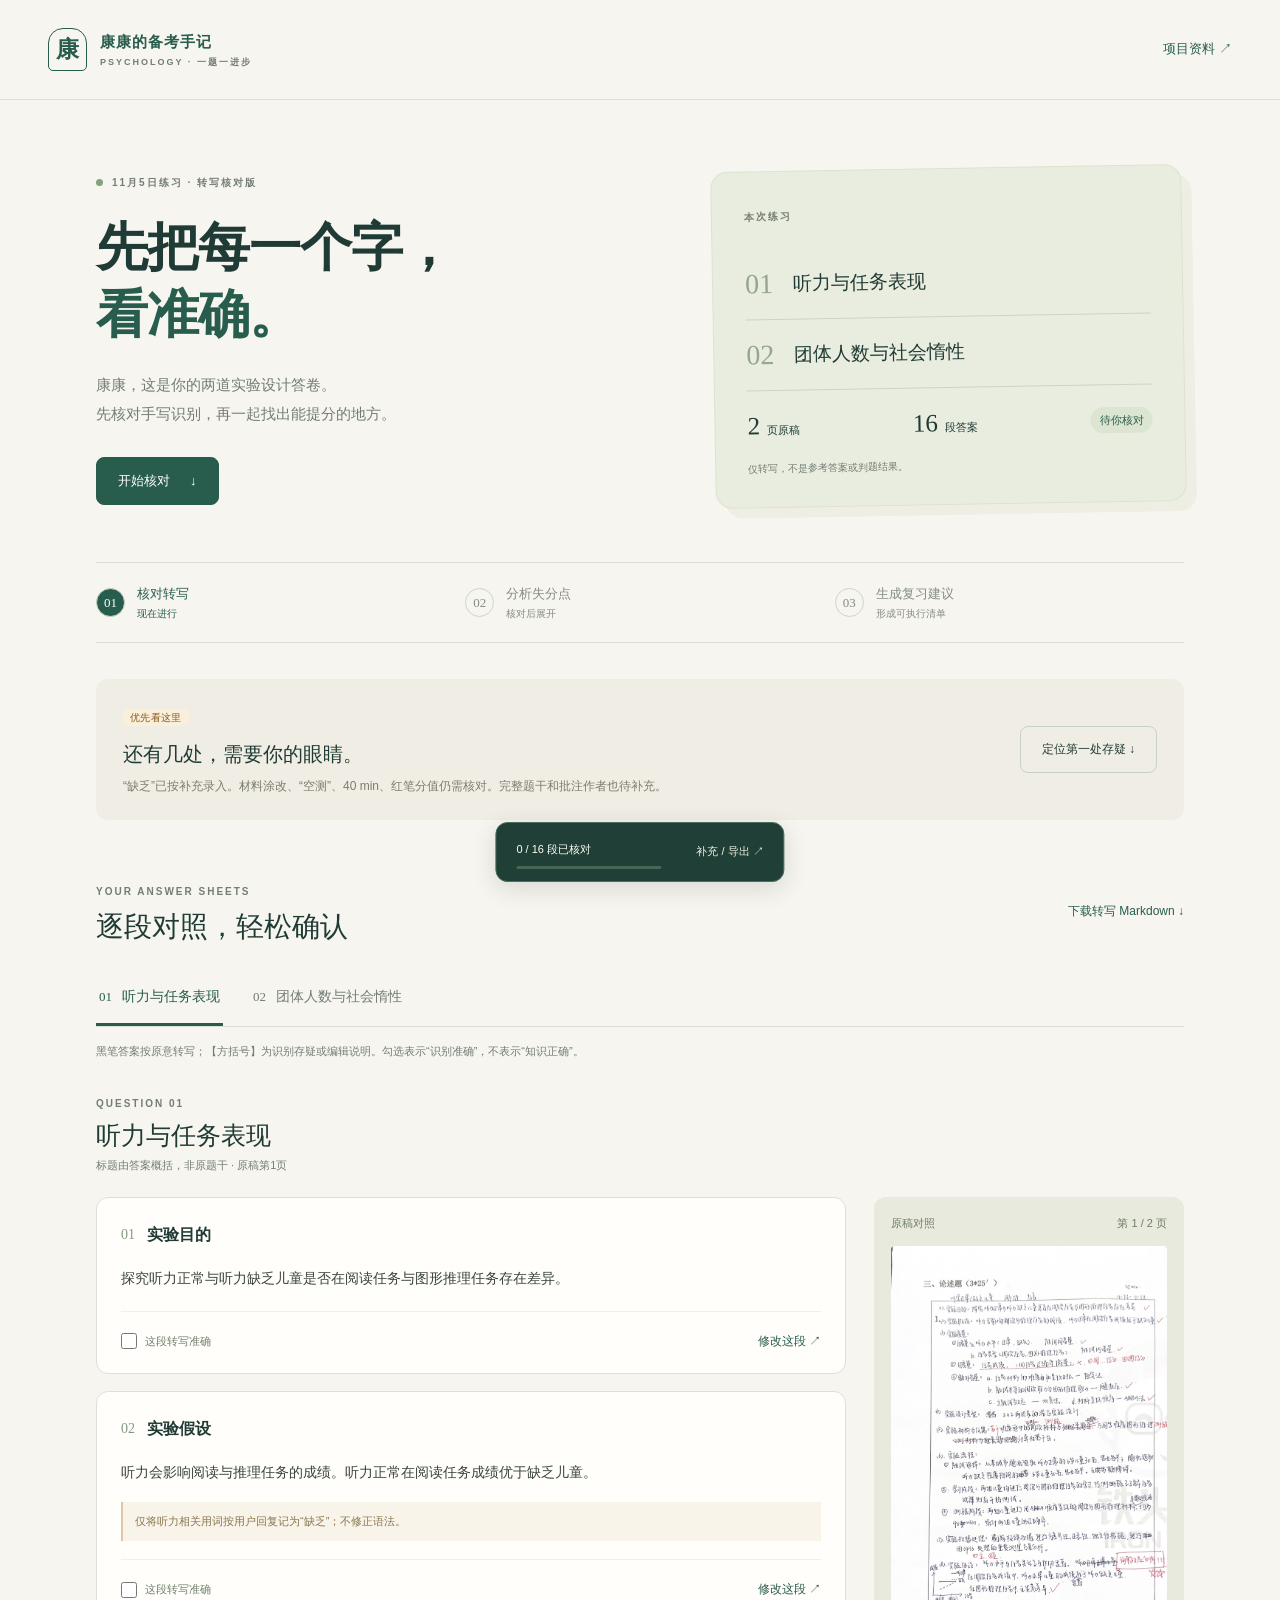
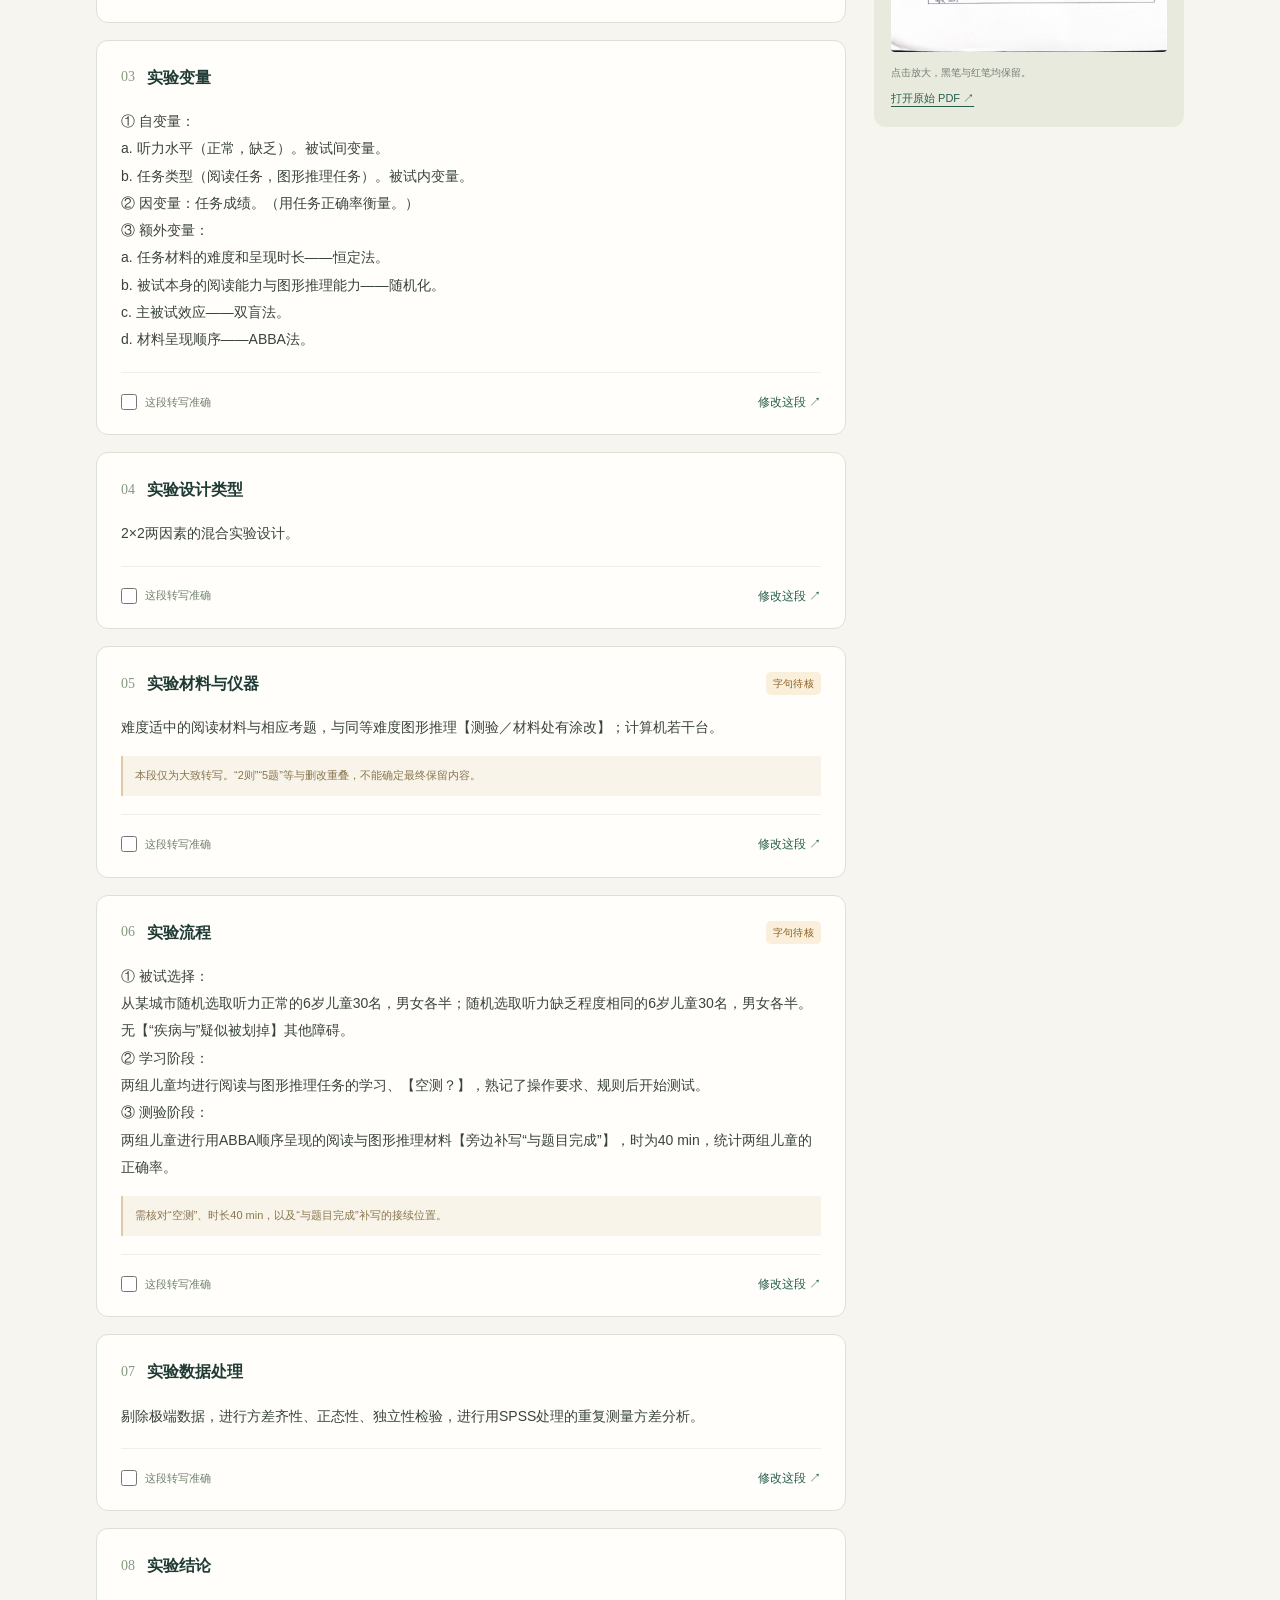
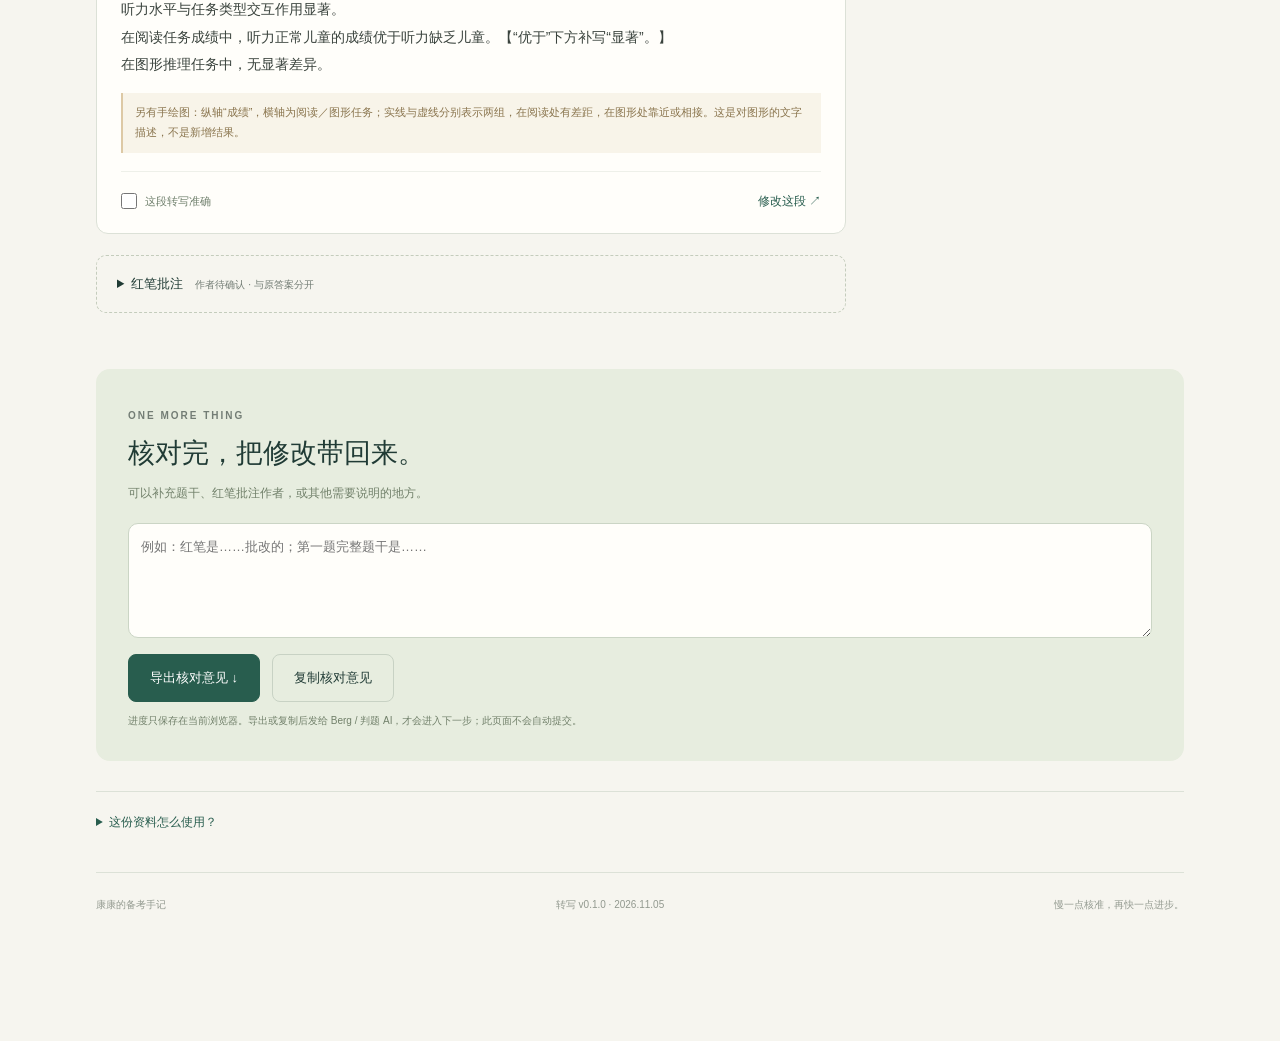
==== docs/index.html @ f0f211a8 "Add Kangkang exam transcript review site and agent handoff" ====
<!doctype html>
<html lang="zh-CN">
<head>
  <meta charset="utf-8"><meta name="viewport" content="width=device-width, initial-scale=1">
  <meta name="robots" content="noindex,nofollow">
  <meta name="description" content="康康的心理实验设计手写答卷：对照原稿、逐段核对、导出修改意见。">
  <meta name="theme-color" content="#193f39"><title>康康 · 手写答卷核对</title>
  <link rel="stylesheet" href="style.css">
</head>
<body>
<a class="skip-link" href="#workbench">跳到答卷</a>
<header class="topbar"><a class="brand" href="./"><span class="brand-icon">康</span><span>康康的备考手记<span class="brand-small">PSYCHOLOGY · 一题一进步</span></span></a><a class="repo-link" href="https://github.com/Bergpss/kangkang-psych-exam" target="_blank" rel="noopener">项目资料 ↗</a></header>
<main>
  <section class="hero">
    <div class="hero-copy"><div class="eyebrow"><span class="dot"></span> 11月5日练习 · 转写核对版</div><h1>先把每一个字，<br><em>看准确。</em></h1><p>康康，这是你的两道实验设计答卷。<br>先核对手写识别，再一起找出能提分的地方。</p><a class="primary-button" href="#workbench">开始核对 <span>↓</span></a></div>
    <div class="hero-card"><span class="eyebrow">本次练习</span><div class="sheet-lines"><div><strong>01</strong><span>听力与任务表现</span></div><div><strong>02</strong><span>团体人数与社会惰性</span></div></div><div class="hero-stats"><span><strong>2</strong> 页原稿</span><span><strong>16</strong> 段答案</span><span class="status-pill">待你核对</span></div><p>仅转写，不是参考答案或判题结果。</p></div>
  </section>
  <section class="stage-strip" aria-label="项目进度"><div class="active"><span>01</span><strong>核对转写</strong><small>现在进行</small></div><div><span>02</span><strong>分析失分点</strong><small>核对后展开</small></div><div><span>03</span><strong>生成复习建议</strong><small>形成可执行清单</small></div></section>
  <section class="attention"><div><span class="tag amber">优先看这里</span><h2>还有几处，需要你的眼睛。</h2><p>“缺乏”已按补充录入。材料涂改、“空测”、40 min、红笔分值仍需核对。完整题干和批注作者也待补充。</p></div><button class="outline-button" type="button" id="jump-uncertain">定位第一处存疑 ↓</button></section>
  <section id="workbench" class="workbench">
    <div class="workbench-top"><div><span class="eyebrow">YOUR ANSWER SHEETS</span><h2>逐段对照，轻松确认</h2></div><a href="transcript.md" download="2026-11-05-转写.md" class="text-button">下载转写 Markdown ↓</a></div>
    <div class="tabs" role="tablist" aria-label="选择题目"><button type="button" id="tab-q1" role="tab" aria-selected="true" aria-controls="panel-q1" data-tab="q1"><span>01</span> 听力与任务表现</button><button type="button" id="tab-q2" role="tab" aria-selected="false" aria-controls="panel-q2" data-tab="q2" tabindex="-1"><span>02</span> 团体人数与社会惰性</button></div>
    <p class="transcription-rule">黑笔答案按原意转写；【方括号】为识别存疑或编辑说明。勾选表示“识别准确”，不表示“知识正确”。</p>
    <section class="question-panel" id="panel-q1" aria-labelledby="tab-q1" role="tabpanel" >
      <div class="question-heading"><div><span class="eyebrow">QUESTION 01</span><h2>听力与任务表现</h2><p>标题由答案概括，非原题干 · 原稿第1页</p></div><button type="button" class="outline-button" data-original="1">查看手写原稿 ↗</button></div>
      <div class="answer-layout"><div class="answers"><article class="answer-card" id="q1-1" data-section="q1-1">
          <div class="card-heading"><div class="section-label"><span class="number">01</span><h3>实验目的</h3></div></div>
          <div class="transcription">探究听力正常与听力缺乏儿童是否在阅读任务与图形推理任务存在差异。</div>
          <div class="card-controls"><label class="check"><input type="checkbox" data-check="q1-1"><span>这段转写准确</span></label>
          <button type="button" class="text-button correction-toggle" data-target="edit-q1-1" aria-expanded="false">修改这段 <span aria-hidden="true">↗</span></button></div>
          <div id="edit-q1-1" class="edit-area" hidden><label for="text-q1-1">请写原稿实际文字，或指出识别有误的位置</label><textarea id="text-q1-1" data-edit="q1-1" rows="3" placeholder="例如：这里写的是……"></textarea></div>
        </article><article class="answer-card" id="q1-2" data-section="q1-2">
          <div class="card-heading"><div class="section-label"><span class="number">02</span><h3>实验假设</h3></div></div>
          <div class="transcription">听力会影响阅读与推理任务的成绩。听力正常在阅读任务成绩优于缺乏儿童。</div><aside class="note">仅将听力相关用词按用户回复记为“缺乏”；不修正语法。</aside>
          <div class="card-controls"><label class="check"><input type="checkbox" data-check="q1-2"><span>这段转写准确</span></label>
          <button type="button" class="text-button correction-toggle" data-target="edit-q1-2" aria-expanded="false">修改这段 <span aria-hidden="true">↗</span></button></div>
          <div id="edit-q1-2" class="edit-area" hidden><label for="text-q1-2">请写原稿实际文字，或指出识别有误的位置</label><textarea id="text-q1-2" data-edit="q1-2" rows="3" placeholder="例如：这里写的是……"></textarea></div>
        </article><article class="answer-card" id="q1-3" data-section="q1-3">
          <div class="card-heading"><div class="section-label"><span class="number">03</span><h3>实验变量</h3></div></div>
          <div class="transcription">① 自变量：
a. 听力水平（正常，缺乏）。被试间变量。
b. 任务类型（阅读任务，图形推理任务）。被试内变量。
② 因变量：任务成绩。（用任务正确率衡量。）
③ 额外变量：
a. 任务材料的难度和呈现时长——恒定法。
b. 被试本身的阅读能力与图形推理能力——随机化。
c. 主被试效应——双盲法。
d. 材料呈现顺序——ABBA法。</div>
          <div class="card-controls"><label class="check"><input type="checkbox" data-check="q1-3"><span>这段转写准确</span></label>
          <button type="button" class="text-button correction-toggle" data-target="edit-q1-3" aria-expanded="false">修改这段 <span aria-hidden="true">↗</span></button></div>
          <div id="edit-q1-3" class="edit-area" hidden><label for="text-q1-3">请写原稿实际文字，或指出识别有误的位置</label><textarea id="text-q1-3" data-edit="q1-3" rows="3" placeholder="例如：这里写的是……"></textarea></div>
        </article><article class="answer-card" id="q1-4" data-section="q1-4">
          <div class="card-heading"><div class="section-label"><span class="number">04</span><h3>实验设计类型</h3></div></div>
          <div class="transcription">2×2两因素的混合实验设计。</div>
          <div class="card-controls"><label class="check"><input type="checkbox" data-check="q1-4"><span>这段转写准确</span></label>
          <button type="button" class="text-button correction-toggle" data-target="edit-q1-4" aria-expanded="false">修改这段 <span aria-hidden="true">↗</span></button></div>
          <div id="edit-q1-4" class="edit-area" hidden><label for="text-q1-4">请写原稿实际文字，或指出识别有误的位置</label><textarea id="text-q1-4" data-edit="q1-4" rows="3" placeholder="例如：这里写的是……"></textarea></div>
        </article><article class="answer-card" id="q1-5" data-section="q1-5">
          <div class="card-heading"><div class="section-label"><span class="number">05</span><h3>实验材料与仪器</h3></div><span class="tag amber">字句待核</span></div>
          <div class="transcription">难度适中的阅读材料与相应考题，与同等难度图形推理【测验／材料处有涂改】；计算机若干台。</div><aside class="note">本段仅为大致转写。“2则”“5题”等与删改重叠，不能确定最终保留内容。</aside>
          <div class="card-controls"><label class="check"><input type="checkbox" data-check="q1-5"><span>这段转写准确</span></label>
          <button type="button" class="text-button correction-toggle" data-target="edit-q1-5" aria-expanded="false">修改这段 <span aria-hidden="true">↗</span></button></div>
          <div id="edit-q1-5" class="edit-area" hidden><label for="text-q1-5">请写原稿实际文字，或指出识别有误的位置</label><textarea id="text-q1-5" data-edit="q1-5" rows="3" placeholder="例如：这里写的是……"></textarea></div>
        </article><article class="answer-card" id="q1-6" data-section="q1-6">
          <div class="card-heading"><div class="section-label"><span class="number">06</span><h3>实验流程</h3></div><span class="tag amber">字句待核</span></div>
          <div class="transcription">① 被试选择：
从某城市随机选取听力正常的6岁儿童30名，男女各半；随机选取听力缺乏程度相同的6岁儿童30名，男女各半。无【“疾病与”疑似被划掉】其他障碍。
② 学习阶段：
两组儿童均进行阅读与图形推理任务的学习、【空测？】，熟记了操作要求、规则后开始测试。
③ 测验阶段：
两组儿童进行用ABBA顺序呈现的阅读与图形推理材料【旁边补写“与题目完成”】，时为40 min，统计两组儿童的正确率。</div><aside class="note">需核对“空测”、时长40 min，以及“与题目完成”补写的接续位置。</aside>
          <div class="card-controls"><label class="check"><input type="checkbox" data-check="q1-6"><span>这段转写准确</span></label>
          <button type="button" class="text-button correction-toggle" data-target="edit-q1-6" aria-expanded="false">修改这段 <span aria-hidden="true">↗</span></button></div>
          <div id="edit-q1-6" class="edit-area" hidden><label for="text-q1-6">请写原稿实际文字，或指出识别有误的位置</label><textarea id="text-q1-6" data-edit="q1-6" rows="3" placeholder="例如：这里写的是……"></textarea></div>
        </article><article class="answer-card" id="q1-7" data-section="q1-7">
          <div class="card-heading"><div class="section-label"><span class="number">07</span><h3>实验数据处理</h3></div></div>
          <div class="transcription">剔除极端数据，进行方差齐性、正态性、独立性检验，进行用SPSS处理的重复测量方差分析。</div>
          <div class="card-controls"><label class="check"><input type="checkbox" data-check="q1-7"><span>这段转写准确</span></label>
          <button type="button" class="text-button correction-toggle" data-target="edit-q1-7" aria-expanded="false">修改这段 <span aria-hidden="true">↗</span></button></div>
          <div id="edit-q1-7" class="edit-area" hidden><label for="text-q1-7">请写原稿实际文字，或指出识别有误的位置</label><textarea id="text-q1-7" data-edit="q1-7" rows="3" placeholder="例如：这里写的是……"></textarea></div>
        </article><article class="answer-card" id="q1-8" data-section="q1-8">
          <div class="card-heading"><div class="section-label"><span class="number">08</span><h3>实验结论</h3></div></div>
          <div class="transcription">听力水平与任务类型交互作用显著。
在阅读任务成绩中，听力正常儿童的成绩优于听力缺乏儿童。【“优于”下方补写“显著”。】
在图形推理任务中，无显著差异。</div><aside class="note">另有手绘图：纵轴“成绩”，横轴为阅读／图形任务；实线与虚线分别表示两组，在阅读处有差距，在图形处靠近或相接。这是对图形的文字描述，不是新增结果。</aside>
          <div class="card-controls"><label class="check"><input type="checkbox" data-check="q1-8"><span>这段转写准确</span></label>
          <button type="button" class="text-button correction-toggle" data-target="edit-q1-8" aria-expanded="false">修改这段 <span aria-hidden="true">↗</span></button></div>
          <div id="edit-q1-8" class="edit-area" hidden><label for="text-q1-8">请写原稿实际文字，或指出识别有误的位置</label><textarea id="text-q1-8" data-edit="q1-8" rows="3" placeholder="例如：这里写的是……"></textarea></div>
        </article>
      <details class="annotations"><summary>红笔批注 <span>作者待确认 · 与原答案分开</span></summary><ul><li>“用任务正确率衡量”被画线并打叉。</li><li>因变量旁疑似写“①阅……13分；②图13分”，分值及省略处不确定。</li><li>材料部分补写“若干”“测验”，并删改其他文字。</li><li>结论上方疑似“①主、②主”，可能提示两个主效应，含义待确认。</li><li>右下角明确写着“简单效应分析!!!”。</li><li>多处对勾；不代表本项目已经认可该处正确。</li></ul></details></div>
      <aside class="original-preview"><div class="preview-heading"><span>原稿对照</span><span>第 1 / 2 页</span></div><button class="image-button" type="button" data-original="1" aria-label="放大第1页原稿"><img src="assets/page-1.jpg" alt="第1页手写心理实验设计答卷" loading="lazy"></button><p>点击放大，黑笔与红笔均保留。</p><a href="assets/2026-11-05-original.pdf" target="_blank" rel="noopener">打开原始 PDF ↗</a></aside></div>
      </section><section class="question-panel" id="panel-q2" aria-labelledby="tab-q2" role="tabpanel" hidden>
      <div class="question-heading"><div><span class="eyebrow">QUESTION 02</span><h2>团体人数与社会惰性</h2><p>标题由答案概括，非原题干 · 原稿第2页</p></div><button type="button" class="outline-button" data-original="2">查看手写原稿 ↗</button></div>
      <div class="answer-layout"><div class="answers"><article class="answer-card" id="q2-1" data-section="q2-1">
          <div class="card-heading"><div class="section-label"><span class="number">01</span><h3>实验目的</h3></div></div>
          <div class="transcription">探究团体人数与社会惰性之间的关系。</div>
          <div class="card-controls"><label class="check"><input type="checkbox" data-check="q2-1"><span>这段转写准确</span></label>
          <button type="button" class="text-button correction-toggle" data-target="edit-q2-1" aria-expanded="false">修改这段 <span aria-hidden="true">↗</span></button></div>
          <div id="edit-q2-1" class="edit-area" hidden><label for="text-q2-1">请写原稿实际文字，或指出识别有误的位置</label><textarea id="text-q2-1" data-edit="q2-1" rows="3" placeholder="例如：这里写的是……"></textarea></div>
        </article><article class="answer-card" id="q2-2" data-section="q2-2">
          <div class="card-heading"><div class="section-label"><span class="number">02</span><h3>实验假设</h3></div></div>
          <div class="transcription">团体人数越多，社会惰性越明显。</div>
          <div class="card-controls"><label class="check"><input type="checkbox" data-check="q2-2"><span>这段转写准确</span></label>
          <button type="button" class="text-button correction-toggle" data-target="edit-q2-2" aria-expanded="false">修改这段 <span aria-hidden="true">↗</span></button></div>
          <div id="edit-q2-2" class="edit-area" hidden><label for="text-q2-2">请写原稿实际文字，或指出识别有误的位置</label><textarea id="text-q2-2" data-edit="q2-2" rows="3" placeholder="例如：这里写的是……"></textarea></div>
        </article><article class="answer-card" id="q2-3" data-section="q2-3">
          <div class="card-heading"><div class="section-label"><span class="number">03</span><h3>实验变量</h3></div></div>
          <div class="transcription">① 自变量：
团体人数（5人、15人、30人）。被试间变量。
② 因变量：
社会惰性，用每个人在合作游戏中的贡献得分衡量。
③ 额外变量：
a. 主被试效应——双盲法。
b. 除团体人数以外其他实验条件——恒定法。
c. 个体本身的惰性等个体差异——随机化。</div>
          <div class="card-controls"><label class="check"><input type="checkbox" data-check="q2-3"><span>这段转写准确</span></label>
          <button type="button" class="text-button correction-toggle" data-target="edit-q2-3" aria-expanded="false">修改这段 <span aria-hidden="true">↗</span></button></div>
          <div id="edit-q2-3" class="edit-area" hidden><label for="text-q2-3">请写原稿实际文字，或指出识别有误的位置</label><textarea id="text-q2-3" data-edit="q2-3" rows="3" placeholder="例如：这里写的是……"></textarea></div>
        </article><article class="answer-card" id="q2-4" data-section="q2-4">
          <div class="card-heading"><div class="section-label"><span class="number">04</span><h3>实验材料与仪器</h3></div></div>
          <div class="transcription">计算机若干台；用E-prime制作的合作游戏程序。</div>
          <div class="card-controls"><label class="check"><input type="checkbox" data-check="q2-4"><span>这段转写准确</span></label>
          <button type="button" class="text-button correction-toggle" data-target="edit-q2-4" aria-expanded="false">修改这段 <span aria-hidden="true">↗</span></button></div>
          <div id="edit-q2-4" class="edit-area" hidden><label for="text-q2-4">请写原稿实际文字，或指出识别有误的位置</label><textarea id="text-q2-4" data-edit="q2-4" rows="3" placeholder="例如：这里写的是……"></textarea></div>
        </article><article class="answer-card" id="q2-5" data-section="q2-5">
          <div class="card-heading"><div class="section-label"><span class="number">05</span><h3>实验设计类型</h3></div></div>
          <div class="transcription">单因素被试间实验设计。</div>
          <div class="card-controls"><label class="check"><input type="checkbox" data-check="q2-5"><span>这段转写准确</span></label>
          <button type="button" class="text-button correction-toggle" data-target="edit-q2-5" aria-expanded="false">修改这段 <span aria-hidden="true">↗</span></button></div>
          <div id="edit-q2-5" class="edit-area" hidden><label for="text-q2-5">请写原稿实际文字，或指出识别有误的位置</label><textarea id="text-q2-5" data-edit="q2-5" rows="3" placeholder="例如：这里写的是……"></textarea></div>
        </article><article class="answer-card" id="q2-6" data-section="q2-6">
          <div class="card-heading"><div class="section-label"><span class="number">06</span><h3>实验流程</h3></div></div>
          <div class="transcription">① 被试选择：
在某学校随机选取大二学生90人，男女各半，右利手，非心理学专业。
② 将被试随机均分三组，先进行合作游戏学习，内容是通过点击鼠标为团体赚取总金币，最终均分金币池。分别告知这三组被试所在团体的人数为5人、15人、30人。
③ 确定被试均熟悉游戏规则后，开始游戏。三组所看到的页面除团体人数不同，其他都相同。时长均为5分钟，统计被试的鼠标点击次数作为贡献得分。</div><aside class="note">②末尾有被划掉的“实则5……”字样，未能完整辨认，未计入保留答案。</aside>
          <div class="card-controls"><label class="check"><input type="checkbox" data-check="q2-6"><span>这段转写准确</span></label>
          <button type="button" class="text-button correction-toggle" data-target="edit-q2-6" aria-expanded="false">修改这段 <span aria-hidden="true">↗</span></button></div>
          <div id="edit-q2-6" class="edit-area" hidden><label for="text-q2-6">请写原稿实际文字，或指出识别有误的位置</label><textarea id="text-q2-6" data-edit="q2-6" rows="3" placeholder="例如：这里写的是……"></textarea></div>
        </article><article class="answer-card" id="q2-7" data-section="q2-7">
          <div class="card-heading"><div class="section-label"><span class="number">07</span><h3>实验数据处理</h3></div></div>
          <div class="transcription">剔除极端数据后进行独立性检验、方差齐性、正态性检验，进行完全随机方差分析。</div>
          <div class="card-controls"><label class="check"><input type="checkbox" data-check="q2-7"><span>这段转写准确</span></label>
          <button type="button" class="text-button correction-toggle" data-target="edit-q2-7" aria-expanded="false">修改这段 <span aria-hidden="true">↗</span></button></div>
          <div id="edit-q2-7" class="edit-area" hidden><label for="text-q2-7">请写原稿实际文字，或指出识别有误的位置</label><textarea id="text-q2-7" data-edit="q2-7" rows="3" placeholder="例如：这里写的是……"></textarea></div>
        </article><article class="answer-card" id="q2-8" data-section="q2-8">
          <div class="card-heading"><div class="section-label"><span class="number">08</span><h3>实验结果</h3></div></div>
          <div class="transcription">差异显著。经事后检验，发现在团体人数呈现30人时的个人贡献得分显著低于15人，也低于5人。因此团体人数越多，社会惰性越明显。</div>
          <div class="card-controls"><label class="check"><input type="checkbox" data-check="q2-8"><span>这段转写准确</span></label>
          <button type="button" class="text-button correction-toggle" data-target="edit-q2-8" aria-expanded="false">修改这段 <span aria-hidden="true">↗</span></button></div>
          <div id="edit-q2-8" class="edit-area" hidden><label for="text-q2-8">请写原稿实际文字，或指出识别有误的位置</label><textarea id="text-q2-8" data-edit="q2-8" rows="3" placeholder="例如：这里写的是……"></textarea></div>
        </article>
      <details class="annotations"><summary>红笔批注 <span>作者待确认 · 与原答案分开</span></summary><ul><li>假设旁写着“程度越大”。</li><li>“被试间变量”的“被试”处，红笔写了“组”。</li><li>“差异显著”上方补写“三组得分之间”。</li><li>结果下方补写“15人组显著低于……”，比较对象未清楚写全，不能自行补成“5人组”。</li></ul></details></div>
      <aside class="original-preview"><div class="preview-heading"><span>原稿对照</span><span>第 2 / 2 页</span></div><button class="image-button" type="button" data-original="2" aria-label="放大第2页原稿"><img src="assets/page-2.jpg" alt="第2页手写心理实验设计答卷" loading="lazy"></button><p>点击放大，黑笔与红笔均保留。</p><a href="assets/2026-11-05-original.pdf" target="_blank" rel="noopener">打开原始 PDF ↗</a></aside></div>
      </section>
  </section>
  <section class="finish-card"><div><span class="eyebrow">ONE MORE THING</span><h2>核对完，把修改带回来。</h2><p>可以补充题干、红笔批注作者，或其他需要说明的地方。</p></div><label for="overall" class="sr-only">其他核对说明</label><textarea id="overall" rows="4" placeholder="例如：红笔是……批改的；第一题完整题干是……"></textarea><div class="finish-actions"><button type="button" class="primary-button" id="export">导出核对意见 ↓</button><button type="button" class="outline-button" id="copy">复制核对意见</button></div><p class="local-notice">进度只保存在当前浏览器。导出或复制后发给 Berg / 判题 AI，才会进入下一步；此页面不会自动提交。</p></section>
  <details class="project-details"><summary>这份资料怎么使用？</summary><p>这是康康备考深大应用心理研究生的实验设计练习，当前阶段只确认转写。正式判题将区分知识描述、实验逻辑与应试规范，突出优先修改项，并给出简洁的考场表达与复习建议。</p><p>题目标题是根据答案概括的；缺少完整题干时，不给出貌似精确的官方分数。其他 AI 请先阅读仓库中的 AGENTS.md。</p><a href="https://github.com/Bergpss/kangkang-psych-exam/blob/main/AGENTS.md" target="_blank" rel="noopener">查看 AI 接手流程 ↗</a></details>
</main>
<footer><span>康康的备考手记</span><span>转写 v0.1.0 · 2026.11.05</span><span>慢一点核准，再快一点进步。</span></footer>
<div class="progress-dock"><div><strong id="progress-label">0 / 16 段已核对</strong><div class="progress-track"><div id="progress-fill"></div></div></div><a href="#overall">补充 / 导出 ↗</a></div>
<dialog id="original-dialog" aria-labelledby="original-title"><div class="dialog-top"><h2 id="original-title">手写原稿</h2><button type="button" id="close-dialog" class="outline-button">关闭 ×</button></div><p>可滚动查看；需要更大原稿时，点击“新窗口打开”。</p><a id="full-image" target="_blank" rel="noopener">新窗口打开原图 ↗</a><img id="dialog-image" alt="放大的手写答卷原稿"></dialog>
<div class="toast" id="toast" role="status" aria-live="polite" hidden></div>
<script id="transcript-data" type="application/json">{"id": "2026-11-05", "version": "0.1.0", "status": "awaiting_confirmation", "title": "11月5日 · 心理实验设计", "source": "docs/assets/2026-11-05-original.pdf", "notice": "以下是手写答案转写，不是参考答案。完整题干尚未提供，红笔批注作者未知。", "clarifications": ["用户回复：1. 缺乏；2. 缺乏。听力相关表述统一录入为“缺乏”。", "第二条回复与上一轮“空测”的疑问没有明确对应，不能据此确认该词。", "用户尚未确认全文。"], "questions": [{"id": "q1", "title": "听力与任务表现", "subtitle": "标题由答案概括，非原题干", "page": 1, "sections": [{"id": "q1-1", "title": "实验目的", "text": "探究听力正常与听力缺乏儿童是否在阅读任务与图形推理任务存在差异。"}, {"id": "q1-2", "title": "实验假设", "text": "听力会影响阅读与推理任务的成绩。听力正常在阅读任务成绩优于缺乏儿童。", "note": "仅将听力相关用词按用户回复记为“缺乏”；不修正语法。"}, {"id": "q1-3", "title": "实验变量", "text": "① 自变量：\na. 听力水平（正常，缺乏）。被试间变量。\nb. 任务类型（阅读任务，图形推理任务）。被试内变量。\n② 因变量：任务成绩。（用任务正确率衡量。）\n③ 额外变量：\na. 任务材料的难度和呈现时长——恒定法。\nb. 被试本身的阅读能力与图形推理能力——随机化。\nc. 主被试效应——双盲法。\nd. 材料呈现顺序——ABBA法。"}, {"id": "q1-4", "title": "实验设计类型", "text": "2×2两因素的混合实验设计。"}, {"id": "q1-5", "title": "实验材料与仪器", "text": "难度适中的阅读材料与相应考题，与同等难度图形推理【测验／材料处有涂改】；计算机若干台。", "uncertain": true, "note": "本段仅为大致转写。“2则”“5题”等与删改重叠，不能确定最终保留内容。"}, {"id": "q1-6", "title": "实验流程", "text": "① 被试选择：\n从某城市随机选取听力正常的6岁儿童30名，男女各半；随机选取听力缺乏程度相同的6岁儿童30名，男女各半。无【“疾病与”疑似被划掉】其他障碍。\n② 学习阶段：\n两组儿童均进行阅读与图形推理任务的学习、【空测？】，熟记了操作要求、规则后开始测试。\n③ 测验阶段：\n两组儿童进行用ABBA顺序呈现的阅读与图形推理材料【旁边补写“与题目完成”】，时为40 min，统计两组儿童的正确率。", "uncertain": true, "note": "需核对“空测”、时长40 min，以及“与题目完成”补写的接续位置。"}, {"id": "q1-7", "title": "实验数据处理", "text": "剔除极端数据，进行方差齐性、正态性、独立性检验，进行用SPSS处理的重复测量方差分析。"}, {"id": "q1-8", "title": "实验结论", "text": "听力水平与任务类型交互作用显著。\n在阅读任务成绩中，听力正常儿童的成绩优于听力缺乏儿童。【“优于”下方补写“显著”。】\n在图形推理任务中，无显著差异。", "note": "另有手绘图：纵轴“成绩”，横轴为阅读／图形任务；实线与虚线分别表示两组，在阅读处有差距，在图形处靠近或相接。这是对图形的文字描述，不是新增结果。"}], "annotations": ["“用任务正确率衡量”被画线并打叉。", "因变量旁疑似写“①阅……13分；②图13分”，分值及省略处不确定。", "材料部分补写“若干”“测验”，并删改其他文字。", "结论上方疑似“①主、②主”，可能提示两个主效应，含义待确认。", "右下角明确写着“简单效应分析!!!”。", "多处对勾；不代表本项目已经认可该处正确。"]}, {"id": "q2", "title": "团体人数与社会惰性", "subtitle": "标题由答案概括，非原题干", "page": 2, "sections": [{"id": "q2-1", "title": "实验目的", "text": "探究团体人数与社会惰性之间的关系。"}, {"id": "q2-2", "title": "实验假设", "text": "团体人数越多，社会惰性越明显。"}, {"id": "q2-3", "title": "实验变量", "text": "① 自变量：\n团体人数（5人、15人、30人）。被试间变量。\n② 因变量：\n社会惰性，用每个人在合作游戏中的贡献得分衡量。\n③ 额外变量：\na. 主被试效应——双盲法。\nb. 除团体人数以外其他实验条件——恒定法。\nc. 个体本身的惰性等个体差异——随机化。"}, {"id": "q2-4", "title": "实验材料与仪器", "text": "计算机若干台；用E-prime制作的合作游戏程序。"}, {"id": "q2-5", "title": "实验设计类型", "text": "单因素被试间实验设计。"}, {"id": "q2-6", "title": "实验流程", "text": "① 被试选择：\n在某学校随机选取大二学生90人，男女各半，右利手，非心理学专业。\n② 将被试随机均分三组，先进行合作游戏学习，内容是通过点击鼠标为团体赚取总金币，最终均分金币池。分别告知这三组被试所在团体的人数为5人、15人、30人。\n③ 确定被试均熟悉游戏规则后，开始游戏。三组所看到的页面除团体人数不同，其他都相同。时长均为5分钟，统计被试的鼠标点击次数作为贡献得分。", "note": "②末尾有被划掉的“实则5……”字样，未能完整辨认，未计入保留答案。"}, {"id": "q2-7", "title": "实验数据处理", "text": "剔除极端数据后进行独立性检验、方差齐性、正态性检验，进行完全随机方差分析。"}, {"id": "q2-8", "title": "实验结果", "text": "差异显著。经事后检验，发现在团体人数呈现30人时的个人贡献得分显著低于15人，也低于5人。因此团体人数越多，社会惰性越明显。"}], "annotations": ["假设旁写着“程度越大”。", "“被试间变量”的“被试”处，红笔写了“组”。", "“差异显著”上方补写“三组得分之间”。", "结果下方补写“15人组显著低于……”，比较对象未清楚写全，不能自行补成“5人组”。"]}]}</script><script src="app.js"></script>
</body>
</html>
---- docs/style.css ----
:root{--paper:#f6f5ef;--white:#fffefa;--ink:#203b35;--muted:#737d75;--line:#dce1d7;--green:#285d4e;--mint:#eaf0e5;--amber:#8b5a20;--amberbg:#f9efda;--serif:Georgia,'Songti SC','Noto Serif CJK SC',serif;--sans:-apple-system,BlinkMacSystemFont,'Segoe UI','PingFang SC','Microsoft YaHei',sans-serif}*{box-sizing:border-box}html{scroll-behavior:smooth;scroll-padding-top:25px}body{margin:0;background:var(--paper);color:var(--ink);font:15px/1.7 var(--sans)}button,input,textarea{font:inherit}button,a,input,textarea{-webkit-tap-highlight-color:transparent}button,a{touch-action:manipulation}a{color:var(--green);text-underline-offset:4px}button{cursor:pointer}button:focus-visible,a:focus-visible,input:focus-visible,textarea:focus-visible,summary:focus-visible{outline:3px solid #be8239;outline-offset:4px}button{color:inherit}button:disabled{cursor:default}button,textarea{border-radius:10px}button{border:none}main{max-width:1160px;margin:auto;padding:0 36px}.topbar{max-width:1280px;margin:0 auto;height:100px;padding:0 48px;display:flex;align-items:center;justify-content:space-between;border-bottom:1px solid var(--line)}.brand{display:flex;gap:13px;align-items:center;text-decoration:none;font-weight:650;letter-spacing:1px}.brand-icon{width:39px;height:43px;border:1px solid var(--green);display:grid;place-items:center;font-family:var(--serif);font-size:23px;border-radius:15px 15px 5px 5px}.brand-small{display:block;font-size:9px;letter-spacing:2px;color:var(--muted);margin-top:1px}.repo-link{font-size:13px;text-decoration:none}.hero{display:grid;grid-template-columns:1.15fr 1fr;gap:75px;align-items:center;padding:68px 0 57px}.eyebrow{font-size:10px;letter-spacing:2px;font-weight:650;color:var(--muted);display:inline-flex;gap:9px;align-items:center}.dot{width:7px;height:7px;border-radius:50%;background:#82a378}h1{font:52px/1.28 var(--serif);letter-spacing:-1px;margin:21px 0 22px;font-weight:600}h1 em{font-style:normal;color:var(--green)}.hero-copy>p{font-size:15px;color:var(--muted);line-height:1.95;margin-bottom:28px}.primary-button,.outline-button{display:inline-flex;justify-content:center;align-items:center;gap:20px;padding:12px 21px;border-radius:8px;text-decoration:none;font-size:13px;font-weight:550}.primary-button{background:var(--green);color:white;border:1px solid var(--green)}.primary-button:hover{background:#1d483d}.outline-button{background:transparent;border:1px solid #c8d2c4}.outline-button:hover{background:var(--mint)}.hero-card{background:#e9eddf;border:1px solid #dce3cf;border-radius:17px;padding:30px 32px;box-shadow:10px 10px 0 #eeeee5;transform:rotate(-1deg)}.sheet-lines{margin:21px 0}.sheet-lines>div{padding:19px 0;border-bottom:1px solid #cbd5c4;display:flex;gap:20px;align-items:center}.sheet-lines strong{font:28px var(--serif);color:#95a58e}.sheet-lines span{font-family:var(--serif);font-size:19px}.hero-stats{display:flex;align-items:center;justify-content:space-between;font-size:11px;gap:10px}.hero-stats strong{font:25px var(--serif);margin-right:4px}.status-pill{background:#dce5d2;color:var(--green);padding:4px 9px;border-radius:20px}.hero-card>p{font-size:10px;color:var(--muted);margin-top:20px;margin-bottom:0}.stage-strip{border-top:1px solid var(--line);border-bottom:1px solid var(--line);display:grid;grid-template-columns:repeat(3,1fr);padding:20px 0;margin-bottom:36px;gap:20px}.stage-strip>div{display:grid;grid-template-columns:30px 1fr;column-gap:11px;align-items:center;color:#858d83}.stage-strip>div>span{grid-row:span 2;border:1px solid #cdd5c8;border-radius:50%;width:29px;height:29px;display:grid;place-items:center;font:13px var(--serif)}.stage-strip strong{font-size:13px;font-weight:500}.stage-strip small{font-size:10px}.stage-strip .active{color:var(--green)}.stage-strip .active>span{background:var(--green);color:white}.attention{display:flex;align-items:center;justify-content:space-between;gap:30px;background:#f0eee4;padding:24px 27px;border-radius:12px;margin-bottom:57px}.tag{font-size:10px;letter-spacing:.3px;border-radius:5px;padding:3px 7px;white-space:nowrap}.amber{background:var(--amberbg);color:var(--amber)}.attention h2{font:20px var(--serif);margin:12px 0 8px}.attention p{margin:0;font-size:12px;color:#7b7c6f;max-width:630px}.attention>button{flex-shrink:0;font-size:12px}.workbench-top{display:flex;align-items:center;justify-content:space-between;gap:15px;margin-bottom:22px}.workbench-top h2{font:28px var(--serif);margin:5px 0 0}.text-button{color:var(--green);font-size:12px;background:transparent;padding:9px 0;text-decoration:none}.tabs{display:flex;border-bottom:1px solid var(--line);gap:27px}.tabs button{background:transparent;border-radius:0;padding:17px 3px 15px;font-weight:550;font-size:14px;color:var(--muted);border-bottom:3px solid transparent}.tabs button[aria-selected=true]{color:var(--green);border-bottom-color:var(--green)}.tabs span{font:13px var(--serif);margin-right:6px}.transcription-rule{font-size:11px;color:var(--muted);margin:15px 0 28px}.question-heading{display:flex;justify-content:space-between;align-items:center;gap:15px;margin:0 0 23px}.question-heading h2{font:25px var(--serif);margin:4px 0}.question-heading p{font-size:11px;color:var(--muted);margin:0}.question-heading button{display:none}.answer-layout{display:grid;grid-template-columns:minmax(0,1fr) 310px;gap:28px;align-items:start}.answers{min-width:0}.answer-card{background:var(--white);border:1px solid var(--line);border-radius:12px;padding:23px 24px 13px;margin-bottom:17px;scroll-margin-top:20px;transition:border-color .2s}.answer-card.confirmed{border-color:#8ca98d}.card-heading{display:flex;align-items:center;justify-content:space-between;gap:10px;margin-bottom:17px}.section-label{display:flex;align-items:center;gap:12px}.number{font:14px var(--serif);color:#849b83}.section-label h3{font-size:16px;font-weight:600;margin:0}.transcription{white-space:pre-wrap;font-size:14px;line-height:1.95;color:#3a433d;overflow-wrap:anywhere}.note{font-size:11px;color:#8a754e;background:#f8f4e9;border-left:2px solid #ddc9a5;padding:10px 12px;margin-top:15px;line-height:1.8}.card-controls{margin-top:18px;padding-top:10px;border-top:1px solid #eef0e9;display:flex;align-items:center;justify-content:space-between;gap:10px}.check{display:flex;align-items:center;gap:8px;cursor:pointer;color:#71816e;font-size:11px;min-height:36px}.check input{accent-color:var(--green);width:16px;height:16px;margin:0}.edit-area{padding:10px 0 6px}.edit-area label{display:block;font-size:11px;color:var(--muted);margin-bottom:7px}textarea{display:block;width:100%;resize:vertical;border:1px solid #cbd5c5;background:#fffefa;padding:12px;font-size:13px;color:var(--ink);line-height:1.7}.original-preview{position:sticky;top:24px;background:#e8eadd;padding:17px;border-radius:12px}.preview-heading{display:flex;justify-content:space-between;font-size:11px;margin-bottom:13px;color:#6e7b68}.image-button{padding:0;background:white;display:block;width:100%;border-radius:4px;overflow:hidden}.image-button img{width:100%;display:block}.original-preview p{font-size:10px;color:var(--muted);margin:12px 0 3px}.original-preview>a{font-size:11px}.annotations{border:1px dashed #c4ccbc;border-radius:10px;padding:17px 20px;margin-top:21px}.annotations summary{font-size:13px;cursor:pointer}.annotations summary span{font-size:10px;color:var(--muted);margin-left:9px}.annotations ul{padding-left:18px;font-size:12px;color:#786f65;line-height:1.9}.annotations li{margin:9px 0}.finish-card{margin:56px 0 30px;padding:32px;background:#e7eddf;border-radius:14px}.finish-card h2{font:27px var(--serif);margin:8px 0}.finish-card p{font-size:12px;color:#71806a}.finish-card textarea{margin:20px 0 16px}.finish-actions{display:flex;gap:12px}.finish-card .local-notice{font-size:10px;margin-bottom:0}.project-details{padding:20px 0;border-top:1px solid var(--line);font-size:12px;color:var(--muted)}.project-details summary{cursor:pointer;color:var(--green)}.project-details p{max-width:800px}.project-details>a{font-size:12px}footer{display:flex;justify-content:space-between;gap:15px;max-width:1088px;margin:20px auto 105px;padding:23px 0;border-top:1px solid var(--line);font-size:10px;color:#92998f}.progress-dock{position:fixed;z-index:3;bottom:18px;left:50%;transform:translateX(-50%);display:flex;gap:35px;align-items:center;background:#203f36;color:#fcfff7;border:1px solid #48705e;border-radius:12px;padding:12px 20px;box-shadow:0 6px 24px #14291c22}.progress-dock>div{min-width:145px}.progress-dock strong{font-size:11px;font-weight:500}.progress-dock a{color:#f2f5e7;font-size:11px;text-decoration:none;white-space:nowrap}.progress-track{height:3px;background:#476555;margin-top:6px;border-radius:2px;overflow:hidden}.progress-track>div{height:100%;background:#c7d7a4;transition:width .2s;width:0}dialog{width:min(960px,95vw);max-height:92vh;border:1px solid var(--line);border-radius:16px;background:var(--paper);padding:23px;overflow:auto}dialog::backdrop{background:#12281fba}.dialog-top{display:flex;justify-content:space-between;align-items:center;position:sticky;top:-23px;background:var(--paper);padding:8px 0;gap:12px}.dialog-top h2{font:23px var(--serif);margin:0}dialog>p,dialog>a{font-size:12px}#dialog-image{display:block;width:100%;height:auto;margin-top:18px}.toast{position:fixed;bottom:94px;left:50%;transform:translateX(-50%);max-width:90vw;padding:12px 20px;background:#fefdf6;border:1px solid #bfceb2;box-shadow:0 4px 20px #173c1f15;border-radius:8px;font-size:12px;z-index:10}.sr-only{position:absolute;width:1px;height:1px;padding:0;margin:-1px;overflow:hidden;clip:rect(0,0,0,0);white-space:nowrap;border:0}.skip-link{position:fixed;top:-100px;left:10px;background:white;padding:10px;z-index:20}.skip-link:focus{top:10px}[hidden]{display:none!important}@media(max-width:900px){.hero{gap:35px}.answer-layout{grid-template-columns:minmax(0,1fr) 245px;gap:20px}.hero-card{padding:25px 22px}.sheet-lines span{font-size:17px}footer{margin-left:36px;margin-right:36px}}@media(max-width:700px){.topbar{height:78px;padding:0 21px}.brand{font-size:13px;gap:9px}.brand-icon{width:32px;height:36px;font-size:20px}.brand-small{font-size:7px;letter-spacing:1px}.repo-link{font-size:11px}main{padding:0 20px}.hero{grid-template-columns:1fr;gap:31px;padding:39px 0 33px}h1{font-size:42px;line-height:1.32;margin:17px 0}.hero-copy>p{font-size:13px;margin-bottom:20px}.hero-card{padding:23px;transform:none;box-shadow:6px 6px 0 #eeeee5}.sheet-lines{margin:7px 0 19px}.sheet-lines>div{padding:13px 0}.sheet-lines span{font-size:18px}.hero-card>p{margin-top:13px}.stage-strip{gap:9px;padding:17px 0;margin-bottom:25px}.stage-strip>div{grid-template-columns:22px 1fr;column-gap:7px}.stage-strip>div>span{width:22px;height:22px;font-size:10px}.stage-strip strong{font-size:10px;white-space:nowrap}.stage-strip small{font-size:8px}.attention{padding:20px;display:block;margin-bottom:37px}.attention h2{font-size:19px}.attention p{font-size:11px}.attention>button{margin-top:15px;padding:9px 13px;font-size:11px}.workbench-top{display:block;margin-bottom:12px}.workbench-top h2{font-size:26px;margin-bottom:8px}.workbench-top>a{font-size:11px}.tabs{gap:12px}.tabs button{font-size:11px;padding:13px 0;flex:1}.tabs span{font-size:11px;margin-right:3px}.transcription-rule{font-size:10px;margin-bottom:24px}.question-heading{align-items:flex-end;gap:8px}.question-heading h2{font-size:21px}.question-heading .eyebrow{font-size:8px}.question-heading p{font-size:9px}.question-heading button{display:block;font-size:10px;padding:8px 10px;white-space:nowrap}.answer-layout{display:block}.original-preview{display:none}.answer-card{padding:20px 18px 11px;border-radius:10px}.section-label h3{font-size:15px}.transcription{font-size:14px;line-height:1.95}.note{font-size:10px}.annotations{padding:17px}.annotations summary span{display:block;margin:5px 0 0 15px}.finish-card{padding:23px 20px;margin-top:35px}.finish-card h2{font-size:23px}.finish-actions{gap:8px}.finish-actions button{padding:12px 14px;font-size:11px}.progress-dock{bottom:12px;width:calc(100% - 40px);justify-content:space-between;gap:15px;padding:11px 16px}.progress-dock>div{min-width:140px}.progress-dock a{font-size:11px}footer{margin:20px 20px 100px;font-size:9px;flex-wrap:wrap}footer span:last-child{width:100%}dialog{padding:15px}.dialog-top{top:-15px}.dialog-top h2{font-size:20px}}@media(prefers-reduced-motion:reduce){html{scroll-behavior:auto}*{transition:none!important}}@media print{.topbar,.hero,.stage-strip,.attention,.workbench-top>a,.card-controls,.edit-area,.original-preview,.finish-card,.progress-dock,.project-details,.repo-link,dialog,.toast{display:none!important}.question-panel[hidden]{display:block!important}.question-heading button{display:none}.tabs{display:none}.answer-layout{display:block}main{max-width:none;padding:0}body{background:white}.answer-card{break-inside:avoid}.annotations{display:block}footer{margin-bottom:0}}
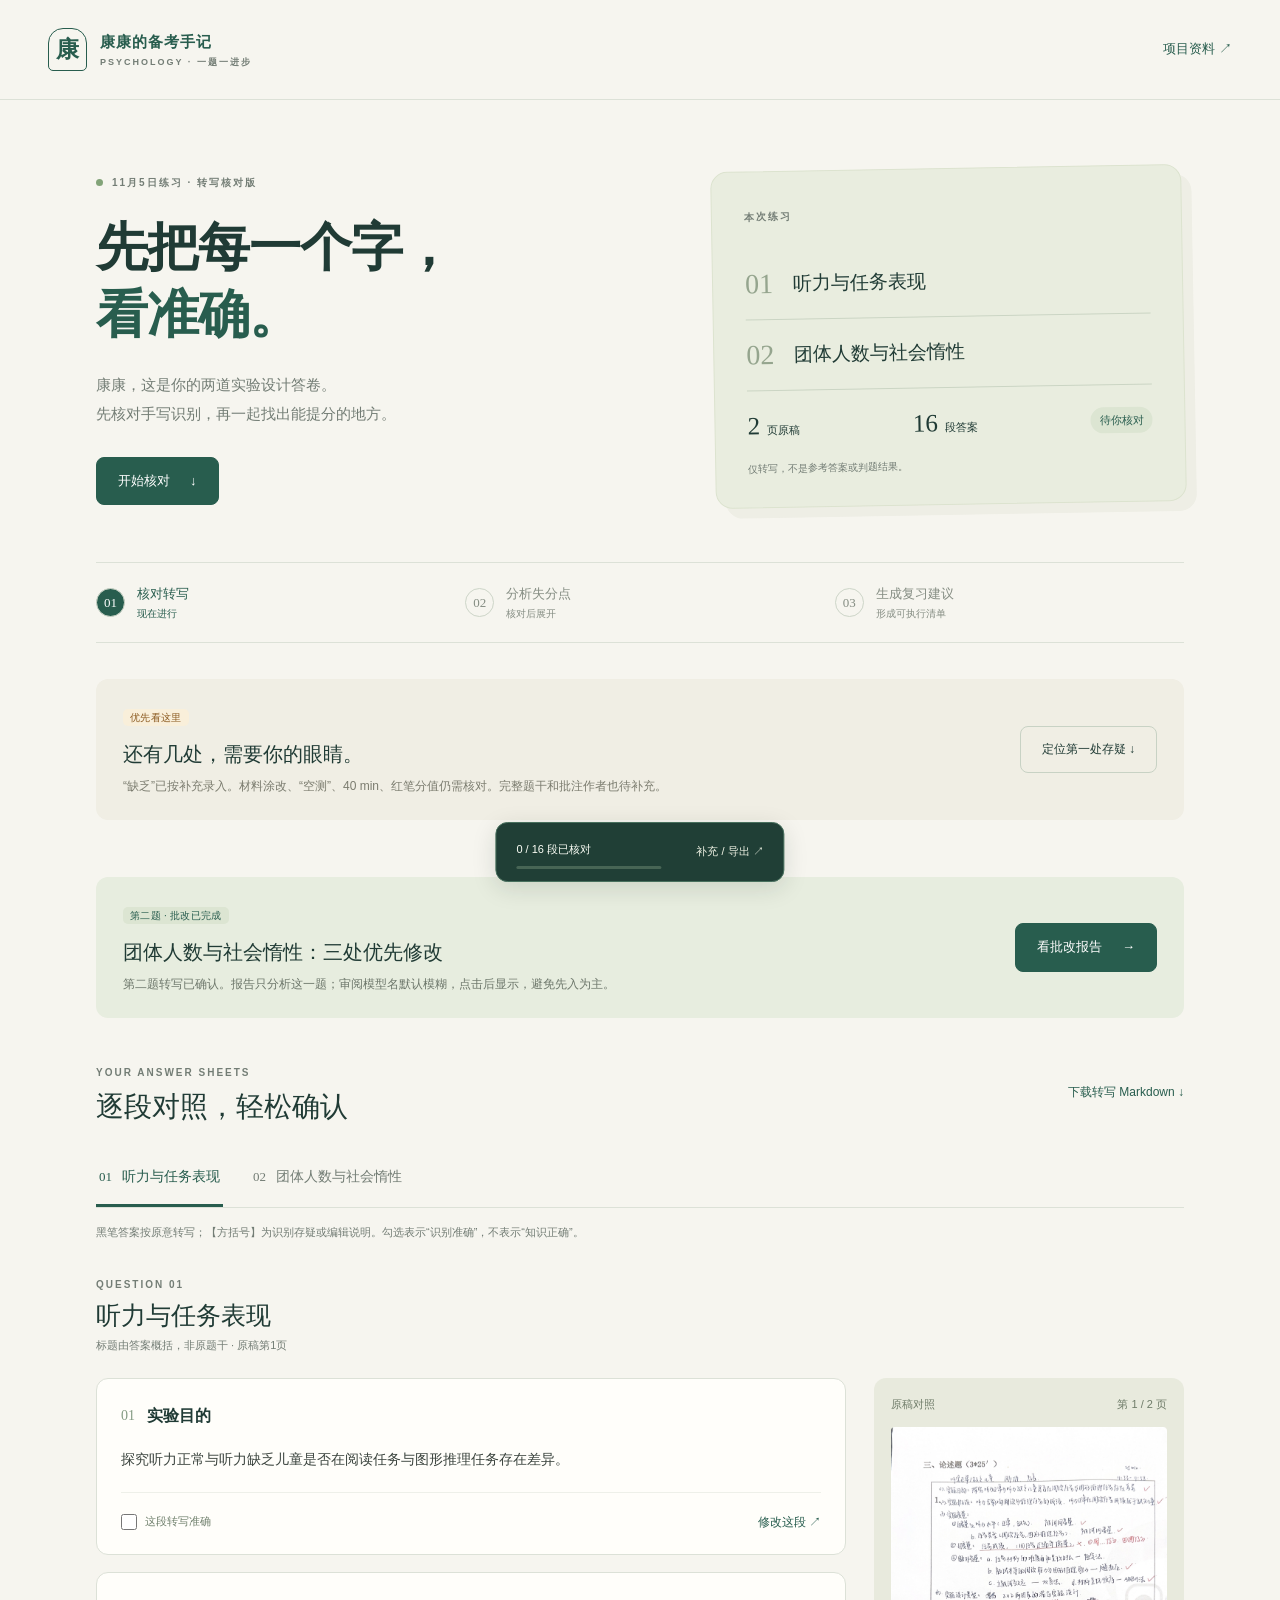
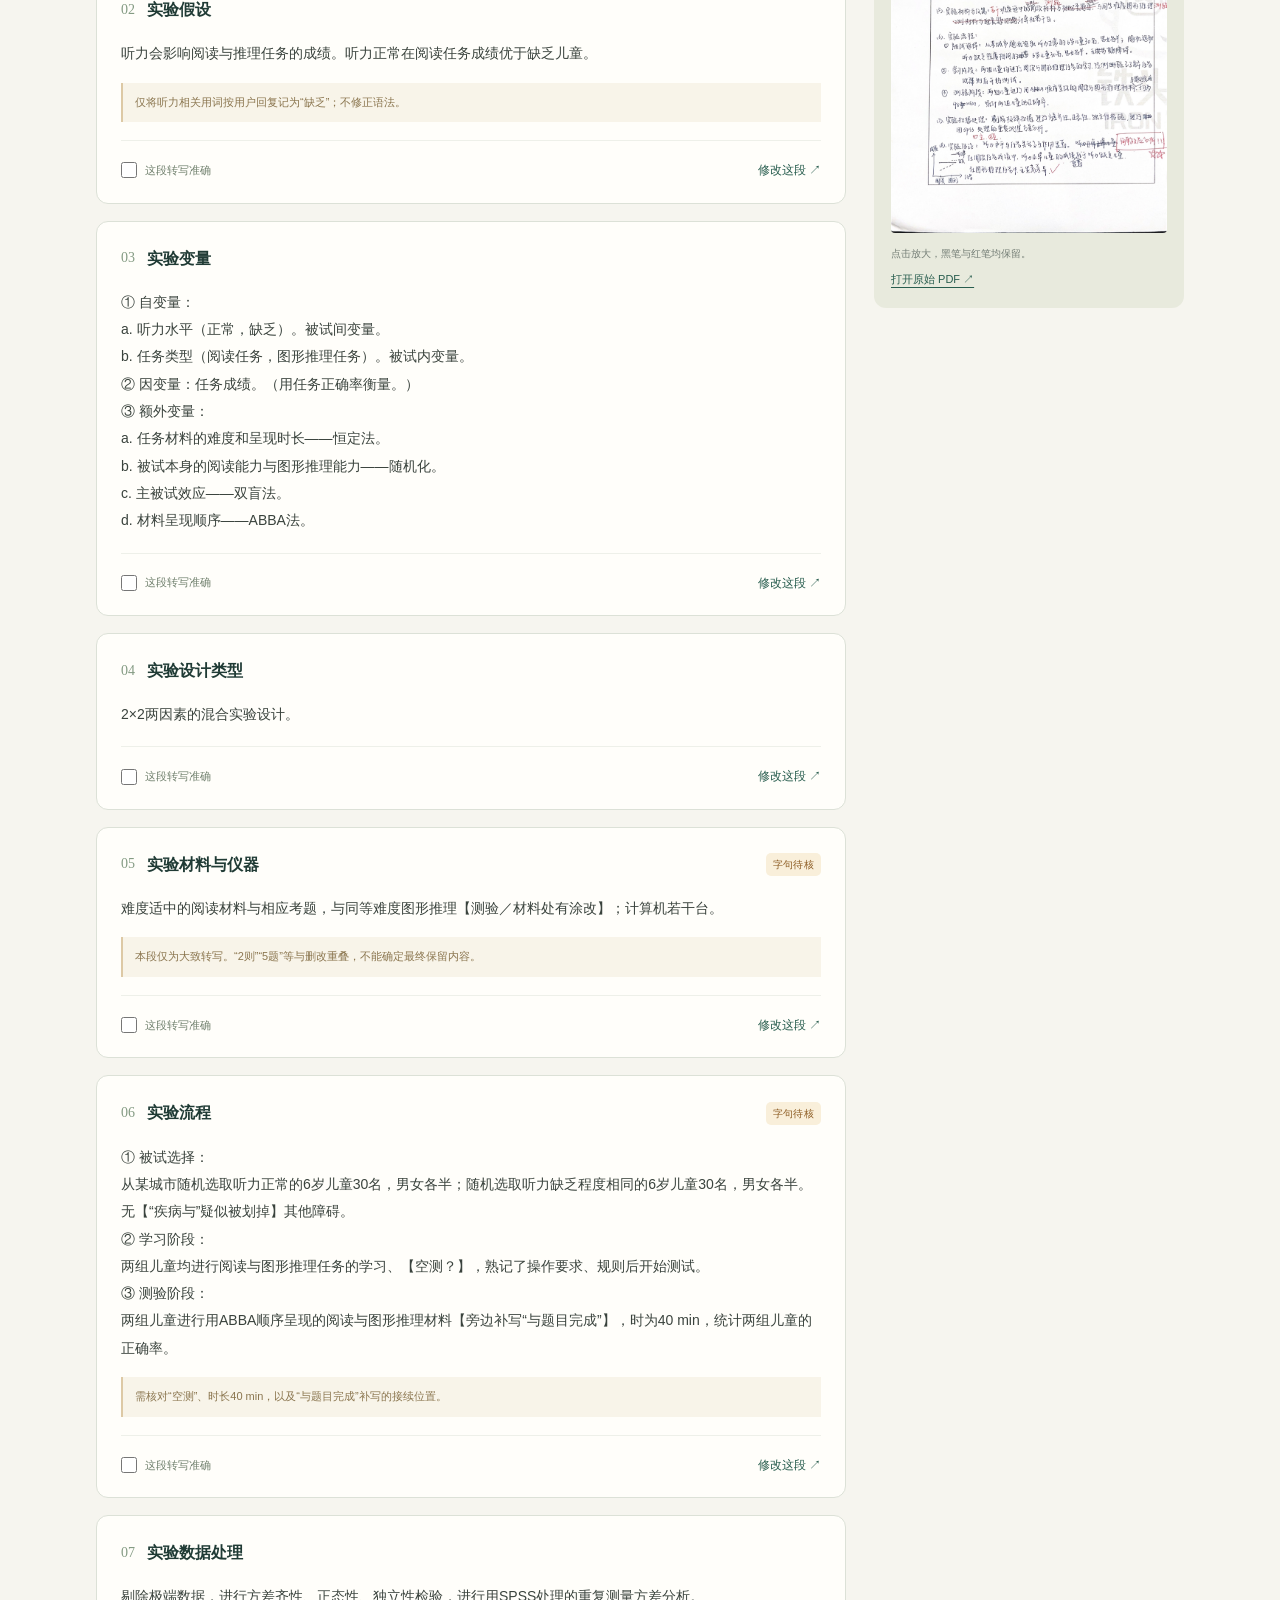
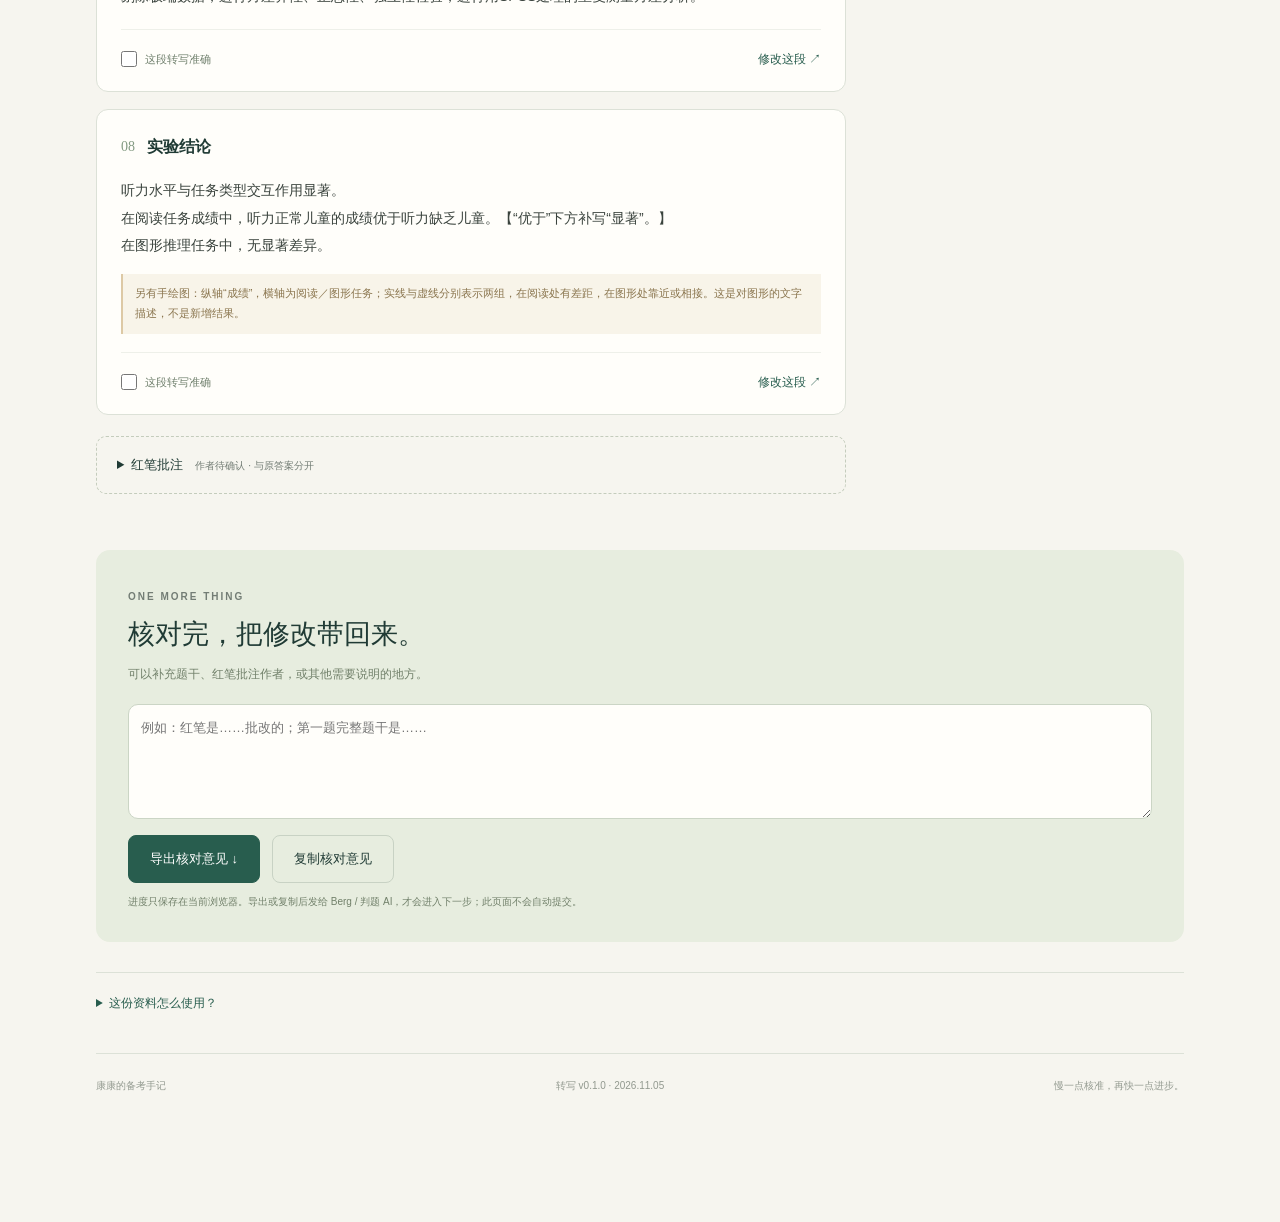
==== commit afc1e838: "Add Q2 review report with blurred model ID" ====
--- a/docs/index.html
+++ b/docs/index.html
@@ -6,6 +6,7 @@
   <meta name="description" content="康康的心理实验设计手写答卷：对照原稿、逐段核对、导出修改意见。">
   <meta name="theme-color" content="#193f39"><title>康康 · 手写答卷核对</title>
   <link rel="stylesheet" href="style.css">
+  <link rel="stylesheet" href="index-extra.css">
 </head>
 <body>
 <a class="skip-link" href="#workbench">跳到答卷</a>
@@ -17,6 +18,7 @@
   </section>
   <section class="stage-strip" aria-label="项目进度"><div class="active"><span>01</span><strong>核对转写</strong><small>现在进行</small></div><div><span>02</span><strong>分析失分点</strong><small>核对后展开</small></div><div><span>03</span><strong>生成复习建议</strong><small>形成可执行清单</small></div></section>
   <section class="attention"><div><span class="tag amber">优先看这里</span><h2>还有几处，需要你的眼睛。</h2><p>“缺乏”已按补充录入。材料涂改、“空测”、40 min、红笔分值仍需核对。完整题干和批注作者也待补充。</p></div><button class="outline-button" type="button" id="jump-uncertain">定位第一处存疑 ↓</button></section>
+  <section class="review-callout"><div><span class="tag green">第二题 · 批改已完成</span><h2>团体人数与社会惰性：三处优先修改</h2><p>第二题转写已确认。报告只分析这一题；审阅模型名默认模糊，点击后显示，避免先入为主。</p></div><a class="primary-button" href="review-q2.html">看批改报告 <span>→</span></a></section>
   <section id="workbench" class="workbench">
     <div class="workbench-top"><div><span class="eyebrow">YOUR ANSWER SHEETS</span><h2>逐段对照，轻松确认</h2></div><a href="transcript.md" download="2026-11-05-转写.md" class="text-button">下载转写 Markdown ↓</a></div>
     <div class="tabs" role="tablist" aria-label="选择题目"><button type="button" id="tab-q1" role="tab" aria-selected="true" aria-controls="panel-q1" data-tab="q1"><span>01</span> 听力与任务表现</button><button type="button" id="tab-q2" role="tab" aria-selected="false" aria-controls="panel-q2" data-tab="q2" tabindex="-1"><span>02</span> 团体人数与社会惰性</button></div>
@@ -161,6 +163,6 @@
 <div class="progress-dock"><div><strong id="progress-label">0 / 16 段已核对</strong><div class="progress-track"><div id="progress-fill"></div></div></div><a href="#overall">补充 / 导出 ↗</a></div>
 <dialog id="original-dialog" aria-labelledby="original-title"><div class="dialog-top"><h2 id="original-title">手写原稿</h2><button type="button" id="close-dialog" class="outline-button">关闭 ×</button></div><p>可滚动查看；需要更大原稿时，点击“新窗口打开”。</p><a id="full-image" target="_blank" rel="noopener">新窗口打开原图 ↗</a><img id="dialog-image" alt="放大的手写答卷原稿"></dialog>
 <div class="toast" id="toast" role="status" aria-live="polite" hidden></div>
-<script id="transcript-data" type="application/json">{"id": "2026-11-05", "version": "0.1.0", "status": "awaiting_confirmation", "title": "11月5日 · 心理实验设计", "source": "docs/assets/2026-11-05-original.pdf", "notice": "以下是手写答案转写，不是参考答案。完整题干尚未提供，红笔批注作者未知。", "clarifications": ["用户回复：1. 缺乏；2. 缺乏。听力相关表述统一录入为“缺乏”。", "第二条回复与上一轮“空测”的疑问没有明确对应，不能据此确认该词。", "用户尚未确认全文。"], "questions": [{"id": "q1", "title": "听力与任务表现", "subtitle": "标题由答案概括，非原题干", "page": 1, "sections": [{"id": "q1-1", "title": "实验目的", "text": "探究听力正常与听力缺乏儿童是否在阅读任务与图形推理任务存在差异。"}, {"id": "q1-2", "title": "实验假设", "text": "听力会影响阅读与推理任务的成绩。听力正常在阅读任务成绩优于缺乏儿童。", "note": "仅将听力相关用词按用户回复记为“缺乏”；不修正语法。"}, {"id": "q1-3", "title": "实验变量", "text": "① 自变量：\na. 听力水平（正常，缺乏）。被试间变量。\nb. 任务类型（阅读任务，图形推理任务）。被试内变量。\n② 因变量：任务成绩。（用任务正确率衡量。）\n③ 额外变量：\na. 任务材料的难度和呈现时长——恒定法。\nb. 被试本身的阅读能力与图形推理能力——随机化。\nc. 主被试效应——双盲法。\nd. 材料呈现顺序——ABBA法。"}, {"id": "q1-4", "title": "实验设计类型", "text": "2×2两因素的混合实验设计。"}, {"id": "q1-5", "title": "实验材料与仪器", "text": "难度适中的阅读材料与相应考题，与同等难度图形推理【测验／材料处有涂改】；计算机若干台。", "uncertain": true, "note": "本段仅为大致转写。“2则”“5题”等与删改重叠，不能确定最终保留内容。"}, {"id": "q1-6", "title": "实验流程", "text": "① 被试选择：\n从某城市随机选取听力正常的6岁儿童30名，男女各半；随机选取听力缺乏程度相同的6岁儿童30名，男女各半。无【“疾病与”疑似被划掉】其他障碍。\n② 学习阶段：\n两组儿童均进行阅读与图形推理任务的学习、【空测？】，熟记了操作要求、规则后开始测试。\n③ 测验阶段：\n两组儿童进行用ABBA顺序呈现的阅读与图形推理材料【旁边补写“与题目完成”】，时为40 min，统计两组儿童的正确率。", "uncertain": true, "note": "需核对“空测”、时长40 min，以及“与题目完成”补写的接续位置。"}, {"id": "q1-7", "title": "实验数据处理", "text": "剔除极端数据，进行方差齐性、正态性、独立性检验，进行用SPSS处理的重复测量方差分析。"}, {"id": "q1-8", "title": "实验结论", "text": "听力水平与任务类型交互作用显著。\n在阅读任务成绩中，听力正常儿童的成绩优于听力缺乏儿童。【“优于”下方补写“显著”。】\n在图形推理任务中，无显著差异。", "note": "另有手绘图：纵轴“成绩”，横轴为阅读／图形任务；实线与虚线分别表示两组，在阅读处有差距，在图形处靠近或相接。这是对图形的文字描述，不是新增结果。"}], "annotations": ["“用任务正确率衡量”被画线并打叉。", "因变量旁疑似写“①阅……13分；②图13分”，分值及省略处不确定。", "材料部分补写“若干”“测验”，并删改其他文字。", "结论上方疑似“①主、②主”，可能提示两个主效应，含义待确认。", "右下角明确写着“简单效应分析!!!”。", "多处对勾；不代表本项目已经认可该处正确。"]}, {"id": "q2", "title": "团体人数与社会惰性", "subtitle": "标题由答案概括，非原题干", "page": 2, "sections": [{"id": "q2-1", "title": "实验目的", "text": "探究团体人数与社会惰性之间的关系。"}, {"id": "q2-2", "title": "实验假设", "text": "团体人数越多，社会惰性越明显。"}, {"id": "q2-3", "title": "实验变量", "text": "① 自变量：\n团体人数（5人、15人、30人）。被试间变量。\n② 因变量：\n社会惰性，用每个人在合作游戏中的贡献得分衡量。\n③ 额外变量：\na. 主被试效应——双盲法。\nb. 除团体人数以外其他实验条件——恒定法。\nc. 个体本身的惰性等个体差异——随机化。"}, {"id": "q2-4", "title": "实验材料与仪器", "text": "计算机若干台；用E-prime制作的合作游戏程序。"}, {"id": "q2-5", "title": "实验设计类型", "text": "单因素被试间实验设计。"}, {"id": "q2-6", "title": "实验流程", "text": "① 被试选择：\n在某学校随机选取大二学生90人，男女各半，右利手，非心理学专业。\n② 将被试随机均分三组，先进行合作游戏学习，内容是通过点击鼠标为团体赚取总金币，最终均分金币池。分别告知这三组被试所在团体的人数为5人、15人、30人。\n③ 确定被试均熟悉游戏规则后，开始游戏。三组所看到的页面除团体人数不同，其他都相同。时长均为5分钟，统计被试的鼠标点击次数作为贡献得分。", "note": "②末尾有被划掉的“实则5……”字样，未能完整辨认，未计入保留答案。"}, {"id": "q2-7", "title": "实验数据处理", "text": "剔除极端数据后进行独立性检验、方差齐性、正态性检验，进行完全随机方差分析。"}, {"id": "q2-8", "title": "实验结果", "text": "差异显著。经事后检验，发现在团体人数呈现30人时的个人贡献得分显著低于15人，也低于5人。因此团体人数越多，社会惰性越明显。"}], "annotations": ["假设旁写着“程度越大”。", "“被试间变量”的“被试”处，红笔写了“组”。", "“差异显著”上方补写“三组得分之间”。", "结果下方补写“15人组显著低于……”，比较对象未清楚写全，不能自行补成“5人组”。"]}]}</script><script src="app.js"></script>
+<script id="transcript-data" type="application/json">{"id": "2026-11-05", "version": "0.1.0", "status": "awaiting_confirmation", "statusLabel": "第二题已确认 · 第一题待核对", "title": "11月5日 · 心理实验设计", "source": "docs/assets/2026-11-05-original.pdf", "notice": "以下是手写答案转写，不是参考答案。完整题干尚未提供，红笔批注作者未知。", "clarifications": ["用户回复：1. 缺乏；2. 缺乏。听力相关表述统一录入为“缺乏”。", "第二条回复与上一轮“空测”的疑问没有明确对应，不能据此确认该词。", "第二题（团体人数与社会惰性）转写经康康确认全部正确（Berg 于 2026-11-05 对话转述，非网页勾选）。", "第一题尚未确认全文。"], "questions": [{"id": "q1", "title": "听力与任务表现", "subtitle": "标题由答案概括，非原题干", "page": 1, "sections": [{"id": "q1-1", "title": "实验目的", "text": "探究听力正常与听力缺乏儿童是否在阅读任务与图形推理任务存在差异。"}, {"id": "q1-2", "title": "实验假设", "text": "听力会影响阅读与推理任务的成绩。听力正常在阅读任务成绩优于缺乏儿童。", "note": "仅将听力相关用词按用户回复记为“缺乏”；不修正语法。"}, {"id": "q1-3", "title": "实验变量", "text": "① 自变量：\na. 听力水平（正常，缺乏）。被试间变量。\nb. 任务类型（阅读任务，图形推理任务）。被试内变量。\n② 因变量：任务成绩。（用任务正确率衡量。）\n③ 额外变量：\na. 任务材料的难度和呈现时长——恒定法。\nb. 被试本身的阅读能力与图形推理能力——随机化。\nc. 主被试效应——双盲法。\nd. 材料呈现顺序——ABBA法。"}, {"id": "q1-4", "title": "实验设计类型", "text": "2×2两因素的混合实验设计。"}, {"id": "q1-5", "title": "实验材料与仪器", "text": "难度适中的阅读材料与相应考题，与同等难度图形推理【测验／材料处有涂改】；计算机若干台。", "uncertain": true, "note": "本段仅为大致转写。“2则”“5题”等与删改重叠，不能确定最终保留内容。"}, {"id": "q1-6", "title": "实验流程", "text": "① 被试选择：\n从某城市随机选取听力正常的6岁儿童30名，男女各半；随机选取听力缺乏程度相同的6岁儿童30名，男女各半。无【“疾病与”疑似被划掉】其他障碍。\n② 学习阶段：\n两组儿童均进行阅读与图形推理任务的学习、【空测？】，熟记了操作要求、规则后开始测试。\n③ 测验阶段：\n两组儿童进行用ABBA顺序呈现的阅读与图形推理材料【旁边补写“与题目完成”】，时为40 min，统计两组儿童的正确率。", "uncertain": true, "note": "需核对“空测”、时长40 min，以及“与题目完成”补写的接续位置。"}, {"id": "q1-7", "title": "实验数据处理", "text": "剔除极端数据，进行方差齐性、正态性、独立性检验，进行用SPSS处理的重复测量方差分析。"}, {"id": "q1-8", "title": "实验结论", "text": "听力水平与任务类型交互作用显著。\n在阅读任务成绩中，听力正常儿童的成绩优于听力缺乏儿童。【“优于”下方补写“显著”。】\n在图形推理任务中，无显著差异。", "note": "另有手绘图：纵轴“成绩”，横轴为阅读／图形任务；实线与虚线分别表示两组，在阅读处有差距，在图形处靠近或相接。这是对图形的文字描述，不是新增结果。"}], "annotations": ["“用任务正确率衡量”被画线并打叉。", "因变量旁疑似写“①阅……13分；②图13分”，分值及省略处不确定。", "材料部分补写“若干”“测验”，并删改其他文字。", "结论上方疑似“①主、②主”，可能提示两个主效应，含义待确认。", "右下角明确写着“简单效应分析!!!”。", "多处对勾；不代表本项目已经认可该处正确。"]}, {"id": "q2", "title": "团体人数与社会惰性", "subtitle": "标题由答案概括，非原题干", "page": 2, "sections": [{"id": "q2-1", "title": "实验目的", "text": "探究团体人数与社会惰性之间的关系。"}, {"id": "q2-2", "title": "实验假设", "text": "团体人数越多，社会惰性越明显。"}, {"id": "q2-3", "title": "实验变量", "text": "① 自变量：\n团体人数（5人、15人、30人）。被试间变量。\n② 因变量：\n社会惰性，用每个人在合作游戏中的贡献得分衡量。\n③ 额外变量：\na. 主被试效应——双盲法。\nb. 除团体人数以外其他实验条件——恒定法。\nc. 个体本身的惰性等个体差异——随机化。"}, {"id": "q2-4", "title": "实验材料与仪器", "text": "计算机若干台；用E-prime制作的合作游戏程序。"}, {"id": "q2-5", "title": "实验设计类型", "text": "单因素被试间实验设计。"}, {"id": "q2-6", "title": "实验流程", "text": "① 被试选择：\n在某学校随机选取大二学生90人，男女各半，右利手，非心理学专业。\n② 将被试随机均分三组，先进行合作游戏学习，内容是通过点击鼠标为团体赚取总金币，最终均分金币池。分别告知这三组被试所在团体的人数为5人、15人、30人。\n③ 确定被试均熟悉游戏规则后，开始游戏。三组所看到的页面除团体人数不同，其他都相同。时长均为5分钟，统计被试的鼠标点击次数作为贡献得分。", "note": "②末尾有被划掉的“实则5……”字样，未能完整辨认，未计入保留答案。"}, {"id": "q2-7", "title": "实验数据处理", "text": "剔除极端数据后进行独立性检验、方差齐性、正态性检验，进行完全随机方差分析。"}, {"id": "q2-8", "title": "实验结果", "text": "差异显著。经事后检验，发现在团体人数呈现30人时的个人贡献得分显著低于15人，也低于5人。因此团体人数越多，社会惰性越明显。"}], "annotations": ["假设旁写着“程度越大”。", "“被试间变量”的“被试”处，红笔写了“组”。", "“差异显著”上方补写“三组得分之间”。", "结果下方补写“15人组显著低于……”，比较对象未清楚写全，不能自行补成“5人组”。"]}]}</script><script src="app.js"></script>
 </body>
 </html>
--- a/docs/index-extra.css
+++ b/docs/index-extra.css
@@ -0,0 +1,12 @@
+/* 核对页上的第二题批改入口 */
+.tag.green{background:#dce5d2;color:var(--green)}
+.review-callout{display:flex;align-items:center;justify-content:space-between;gap:30px;margin:24px 0 40px;padding:24px 27px;background:#e7eddf;border-radius:12px}
+.review-callout h2{font:20px var(--serif);margin:12px 0 8px}
+.review-callout p{max-width:640px;margin:0;font-size:12px;color:#6d776b}
+.review-callout .primary-button{flex-shrink:0;white-space:nowrap}
+@media(max-width:700px){
+  .review-callout{display:block;padding:20px}
+  .review-callout h2{font-size:19px}
+  .review-callout p{font-size:11px}
+  .review-callout .primary-button{margin-top:15px}
+}
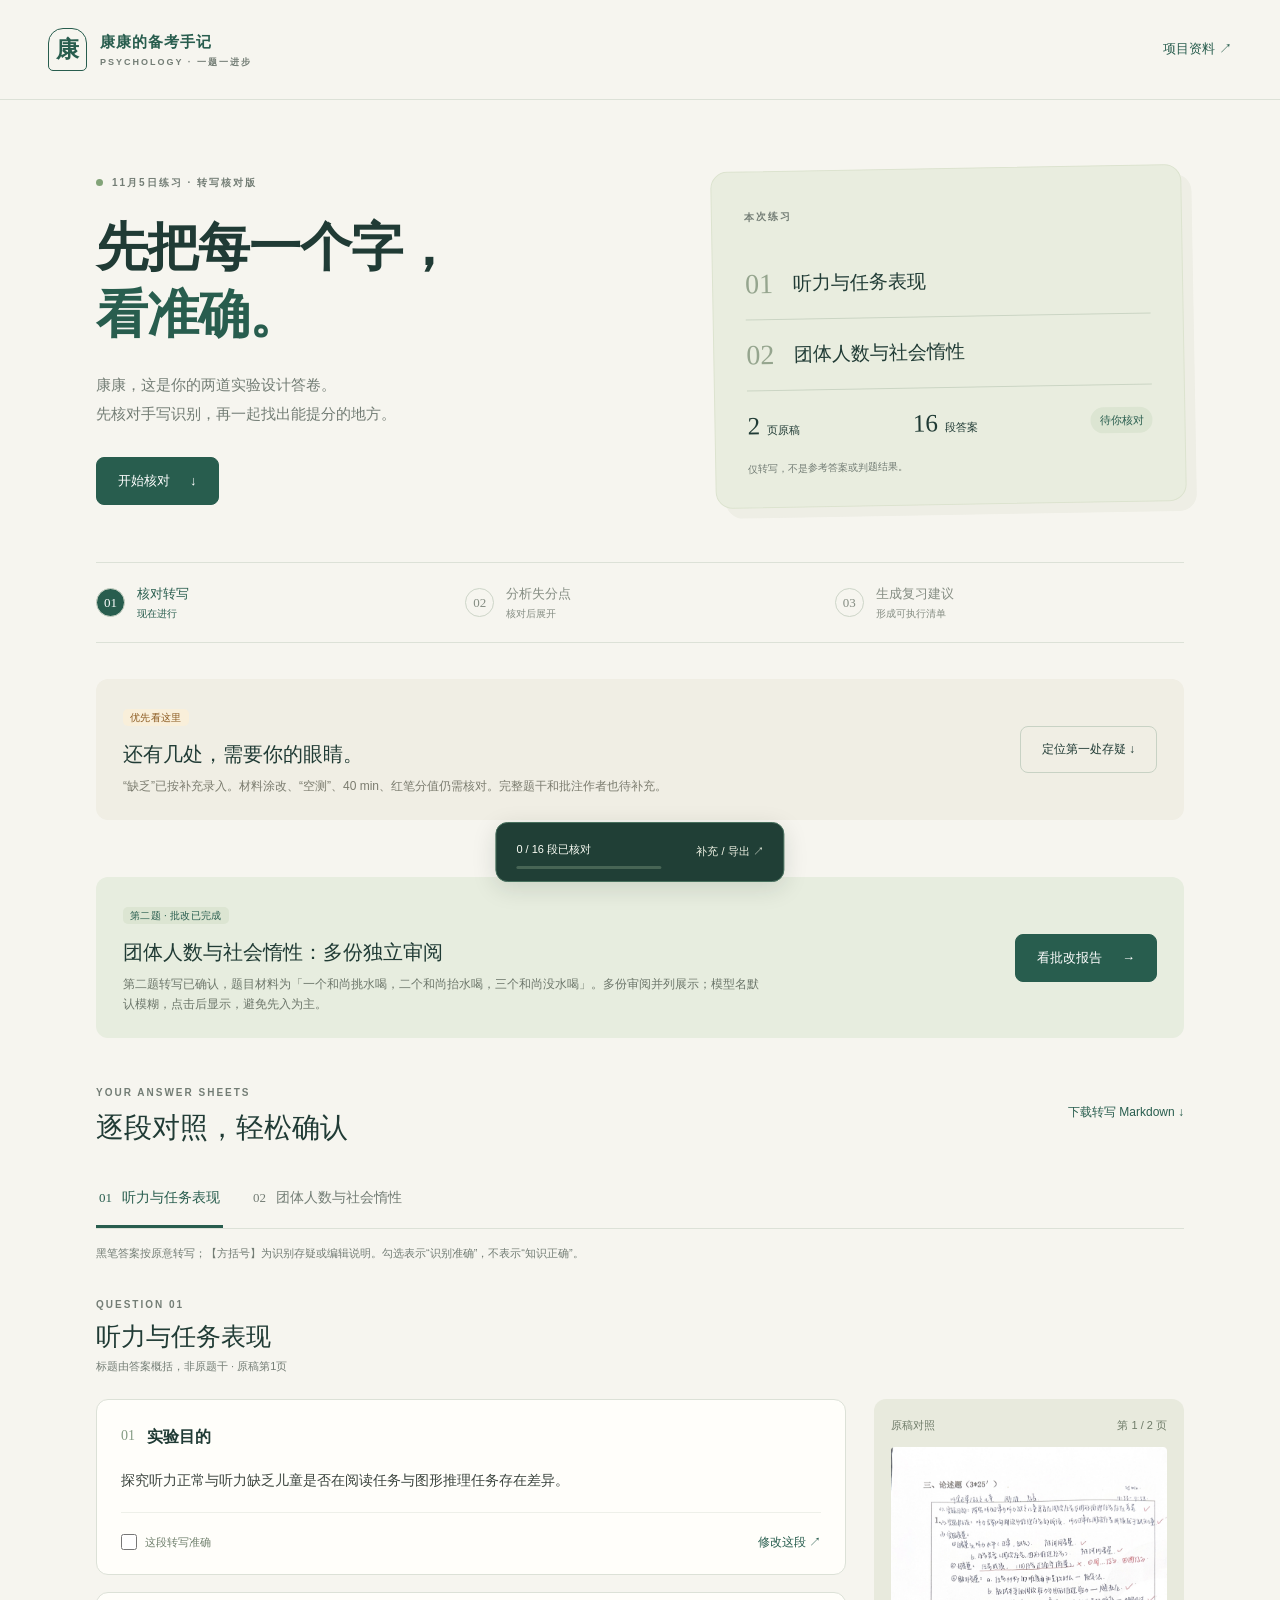
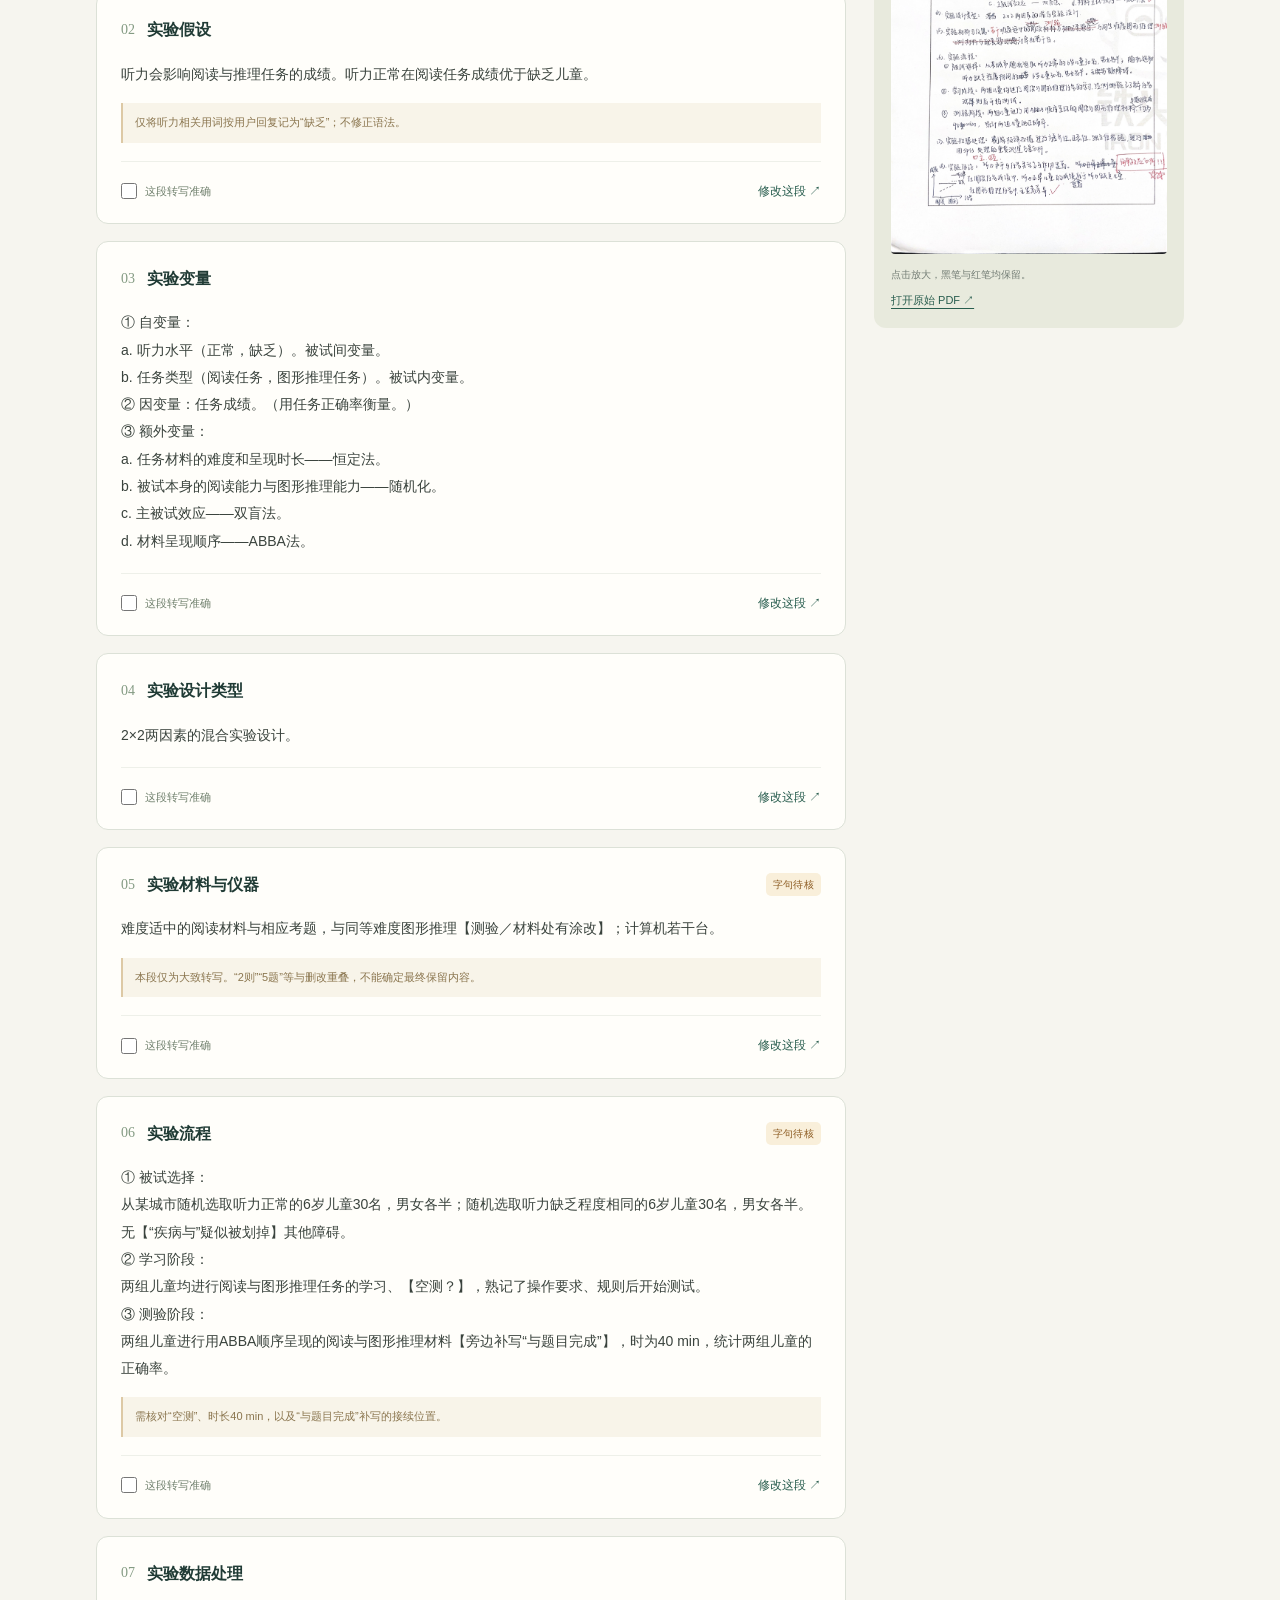
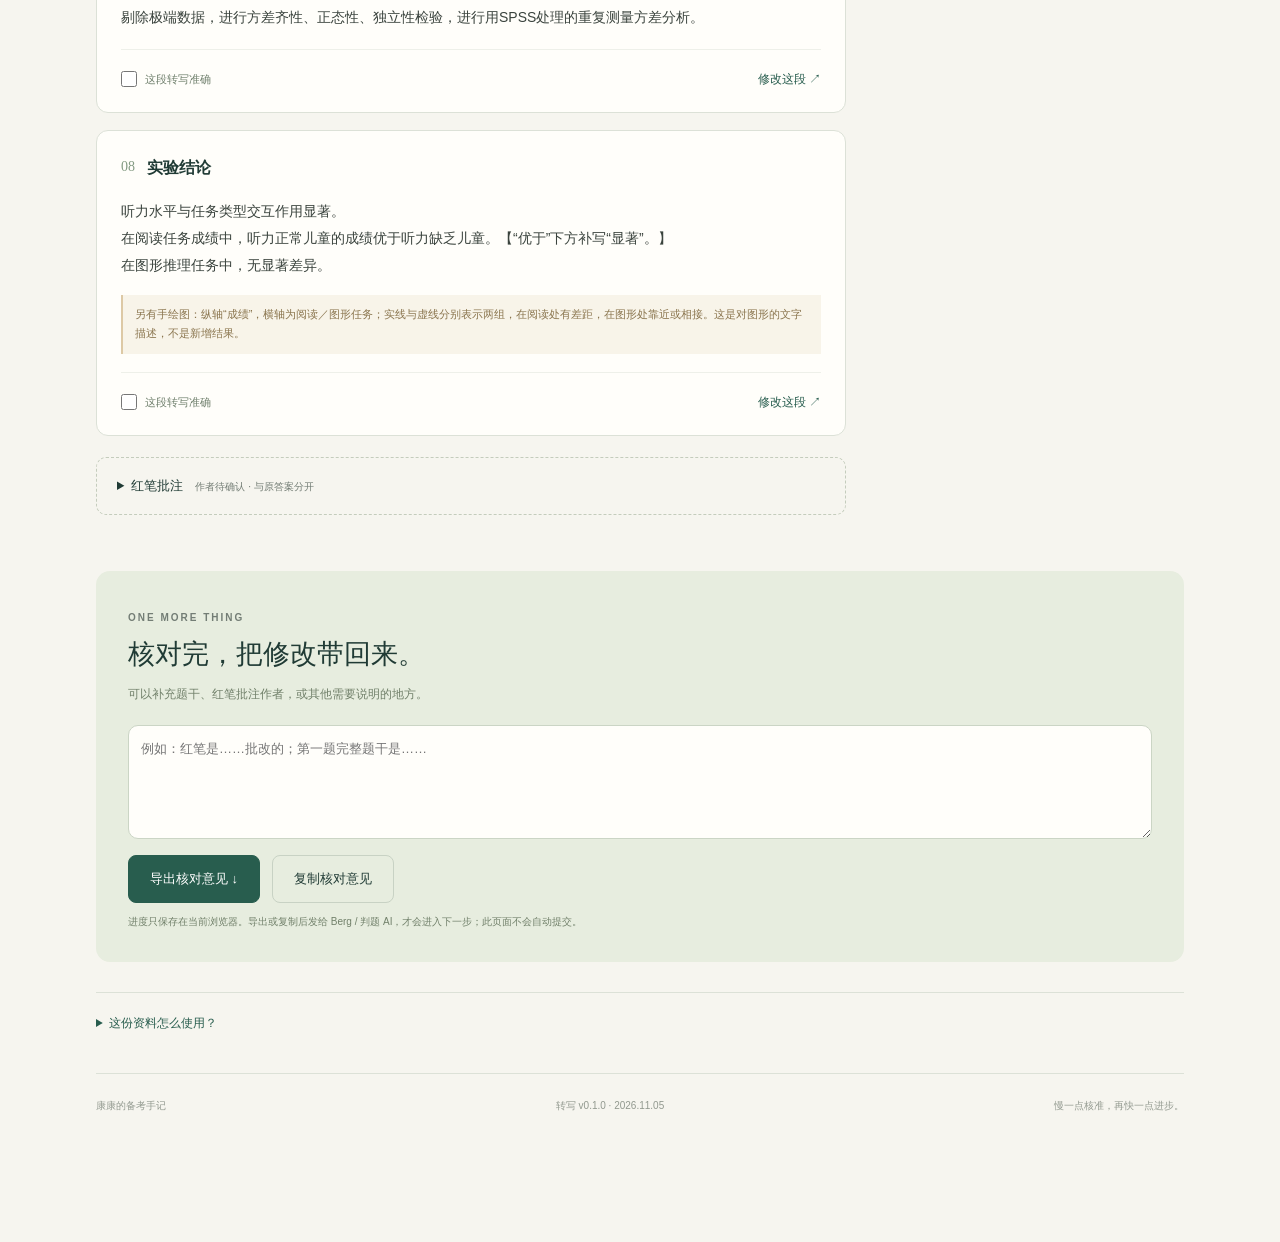
==== commit 1c535579: "Add Q2 proverb prompt and refine shared review" ====
--- a/docs/index.html
+++ b/docs/index.html
@@ -18,7 +18,7 @@
   </section>
   <section class="stage-strip" aria-label="项目进度"><div class="active"><span>01</span><strong>核对转写</strong><small>现在进行</small></div><div><span>02</span><strong>分析失分点</strong><small>核对后展开</small></div><div><span>03</span><strong>生成复习建议</strong><small>形成可执行清单</small></div></section>
   <section class="attention"><div><span class="tag amber">优先看这里</span><h2>还有几处，需要你的眼睛。</h2><p>“缺乏”已按补充录入。材料涂改、“空测”、40 min、红笔分值仍需核对。完整题干和批注作者也待补充。</p></div><button class="outline-button" type="button" id="jump-uncertain">定位第一处存疑 ↓</button></section>
-  <section class="review-callout"><div><span class="tag green">第二题 · 批改已完成</span><h2>团体人数与社会惰性：三处优先修改</h2><p>第二题转写已确认。报告只分析这一题；审阅模型名默认模糊，点击后显示，避免先入为主。</p></div><a class="primary-button" href="review-q2.html">看批改报告 <span>→</span></a></section>
+  <section class="review-callout"><div><span class="tag green">第二题 · 批改已完成</span><h2>团体人数与社会惰性：多份独立审阅</h2><p>第二题转写已确认，题目材料为「一个和尚挑水喝，二个和尚抬水喝，三个和尚没水喝」。多份审阅并列展示；模型名默认模糊，点击后显示，避免先入为主。</p></div><a class="primary-button" href="review-q2.html">看批改报告 <span>→</span></a></section>
   <section id="workbench" class="workbench">
     <div class="workbench-top"><div><span class="eyebrow">YOUR ANSWER SHEETS</span><h2>逐段对照，轻松确认</h2></div><a href="transcript.md" download="2026-11-05-转写.md" class="text-button">下载转写 Markdown ↓</a></div>
     <div class="tabs" role="tablist" aria-label="选择题目"><button type="button" id="tab-q1" role="tab" aria-selected="true" aria-controls="panel-q1" data-tab="q1"><span>01</span> 听力与任务表现</button><button type="button" id="tab-q2" role="tab" aria-selected="false" aria-controls="panel-q2" data-tab="q2" tabindex="-1"><span>02</span> 团体人数与社会惰性</button></div>
@@ -163,6 +163,6 @@
 <div class="progress-dock"><div><strong id="progress-label">0 / 16 段已核对</strong><div class="progress-track"><div id="progress-fill"></div></div></div><a href="#overall">补充 / 导出 ↗</a></div>
 <dialog id="original-dialog" aria-labelledby="original-title"><div class="dialog-top"><h2 id="original-title">手写原稿</h2><button type="button" id="close-dialog" class="outline-button">关闭 ×</button></div><p>可滚动查看；需要更大原稿时，点击“新窗口打开”。</p><a id="full-image" target="_blank" rel="noopener">新窗口打开原图 ↗</a><img id="dialog-image" alt="放大的手写答卷原稿"></dialog>
 <div class="toast" id="toast" role="status" aria-live="polite" hidden></div>
-<script id="transcript-data" type="application/json">{"id": "2026-11-05", "version": "0.1.0", "status": "awaiting_confirmation", "statusLabel": "第二题已确认 · 第一题待核对", "title": "11月5日 · 心理实验设计", "source": "docs/assets/2026-11-05-original.pdf", "notice": "以下是手写答案转写，不是参考答案。完整题干尚未提供，红笔批注作者未知。", "clarifications": ["用户回复：1. 缺乏；2. 缺乏。听力相关表述统一录入为“缺乏”。", "第二条回复与上一轮“空测”的疑问没有明确对应，不能据此确认该词。", "第二题（团体人数与社会惰性）转写经康康确认全部正确（Berg 于 2026-11-05 对话转述，非网页勾选）。", "第一题尚未确认全文。"], "questions": [{"id": "q1", "title": "听力与任务表现", "subtitle": "标题由答案概括，非原题干", "page": 1, "sections": [{"id": "q1-1", "title": "实验目的", "text": "探究听力正常与听力缺乏儿童是否在阅读任务与图形推理任务存在差异。"}, {"id": "q1-2", "title": "实验假设", "text": "听力会影响阅读与推理任务的成绩。听力正常在阅读任务成绩优于缺乏儿童。", "note": "仅将听力相关用词按用户回复记为“缺乏”；不修正语法。"}, {"id": "q1-3", "title": "实验变量", "text": "① 自变量：\na. 听力水平（正常，缺乏）。被试间变量。\nb. 任务类型（阅读任务，图形推理任务）。被试内变量。\n② 因变量：任务成绩。（用任务正确率衡量。）\n③ 额外变量：\na. 任务材料的难度和呈现时长——恒定法。\nb. 被试本身的阅读能力与图形推理能力——随机化。\nc. 主被试效应——双盲法。\nd. 材料呈现顺序——ABBA法。"}, {"id": "q1-4", "title": "实验设计类型", "text": "2×2两因素的混合实验设计。"}, {"id": "q1-5", "title": "实验材料与仪器", "text": "难度适中的阅读材料与相应考题，与同等难度图形推理【测验／材料处有涂改】；计算机若干台。", "uncertain": true, "note": "本段仅为大致转写。“2则”“5题”等与删改重叠，不能确定最终保留内容。"}, {"id": "q1-6", "title": "实验流程", "text": "① 被试选择：\n从某城市随机选取听力正常的6岁儿童30名，男女各半；随机选取听力缺乏程度相同的6岁儿童30名，男女各半。无【“疾病与”疑似被划掉】其他障碍。\n② 学习阶段：\n两组儿童均进行阅读与图形推理任务的学习、【空测？】，熟记了操作要求、规则后开始测试。\n③ 测验阶段：\n两组儿童进行用ABBA顺序呈现的阅读与图形推理材料【旁边补写“与题目完成”】，时为40 min，统计两组儿童的正确率。", "uncertain": true, "note": "需核对“空测”、时长40 min，以及“与题目完成”补写的接续位置。"}, {"id": "q1-7", "title": "实验数据处理", "text": "剔除极端数据，进行方差齐性、正态性、独立性检验，进行用SPSS处理的重复测量方差分析。"}, {"id": "q1-8", "title": "实验结论", "text": "听力水平与任务类型交互作用显著。\n在阅读任务成绩中，听力正常儿童的成绩优于听力缺乏儿童。【“优于”下方补写“显著”。】\n在图形推理任务中，无显著差异。", "note": "另有手绘图：纵轴“成绩”，横轴为阅读／图形任务；实线与虚线分别表示两组，在阅读处有差距，在图形处靠近或相接。这是对图形的文字描述，不是新增结果。"}], "annotations": ["“用任务正确率衡量”被画线并打叉。", "因变量旁疑似写“①阅……13分；②图13分”，分值及省略处不确定。", "材料部分补写“若干”“测验”，并删改其他文字。", "结论上方疑似“①主、②主”，可能提示两个主效应，含义待确认。", "右下角明确写着“简单效应分析!!!”。", "多处对勾；不代表本项目已经认可该处正确。"]}, {"id": "q2", "title": "团体人数与社会惰性", "subtitle": "标题由答案概括，非原题干", "page": 2, "sections": [{"id": "q2-1", "title": "实验目的", "text": "探究团体人数与社会惰性之间的关系。"}, {"id": "q2-2", "title": "实验假设", "text": "团体人数越多，社会惰性越明显。"}, {"id": "q2-3", "title": "实验变量", "text": "① 自变量：\n团体人数（5人、15人、30人）。被试间变量。\n② 因变量：\n社会惰性，用每个人在合作游戏中的贡献得分衡量。\n③ 额外变量：\na. 主被试效应——双盲法。\nb. 除团体人数以外其他实验条件——恒定法。\nc. 个体本身的惰性等个体差异——随机化。"}, {"id": "q2-4", "title": "实验材料与仪器", "text": "计算机若干台；用E-prime制作的合作游戏程序。"}, {"id": "q2-5", "title": "实验设计类型", "text": "单因素被试间实验设计。"}, {"id": "q2-6", "title": "实验流程", "text": "① 被试选择：\n在某学校随机选取大二学生90人，男女各半，右利手，非心理学专业。\n② 将被试随机均分三组，先进行合作游戏学习，内容是通过点击鼠标为团体赚取总金币，最终均分金币池。分别告知这三组被试所在团体的人数为5人、15人、30人。\n③ 确定被试均熟悉游戏规则后，开始游戏。三组所看到的页面除团体人数不同，其他都相同。时长均为5分钟，统计被试的鼠标点击次数作为贡献得分。", "note": "②末尾有被划掉的“实则5……”字样，未能完整辨认，未计入保留答案。"}, {"id": "q2-7", "title": "实验数据处理", "text": "剔除极端数据后进行独立性检验、方差齐性、正态性检验，进行完全随机方差分析。"}, {"id": "q2-8", "title": "实验结果", "text": "差异显著。经事后检验，发现在团体人数呈现30人时的个人贡献得分显著低于15人，也低于5人。因此团体人数越多，社会惰性越明显。"}], "annotations": ["假设旁写着“程度越大”。", "“被试间变量”的“被试”处，红笔写了“组”。", "“差异显著”上方补写“三组得分之间”。", "结果下方补写“15人组显著低于……”，比较对象未清楚写全，不能自行补成“5人组”。"]}]}</script><script src="app.js"></script>
+<script id="transcript-data" type="application/json">{"id": "2026-11-05", "version": "0.1.0", "status": "awaiting_confirmation", "statusLabel": "第二题已确认 · 第一题待核对", "title": "11月5日 · 心理实验设计", "source": "docs/assets/2026-11-05-original.pdf", "notice": "以下是手写答案转写，不是参考答案。完整题干尚未提供，红笔批注作者未知。", "clarifications": ["用户回复：1. 缺乏；2. 缺乏。听力相关表述统一录入为“缺乏”。", "第二条回复与上一轮“空测”的疑问没有明确对应，不能据此确认该词。", "第二题（团体人数与社会惰性）转写经康康确认全部正确（Berg 于 2026-11-05 对话转述，非网页勾选）。", "第二题题目材料由用户于 2026-11-05 补充：「一个和尚挑水喝，二个和尚抬水喝，三个和尚没水喝」。这是谚语材料，不是完整题干；题目标题仍由答案概括。", "第一题尚未确认全文。"], "questions": [{"id": "q1", "title": "听力与任务表现", "subtitle": "标题由答案概括，非原题干", "page": 1, "sections": [{"id": "q1-1", "title": "实验目的", "text": "探究听力正常与听力缺乏儿童是否在阅读任务与图形推理任务存在差异。"}, {"id": "q1-2", "title": "实验假设", "text": "听力会影响阅读与推理任务的成绩。听力正常在阅读任务成绩优于缺乏儿童。", "note": "仅将听力相关用词按用户回复记为“缺乏”；不修正语法。"}, {"id": "q1-3", "title": "实验变量", "text": "① 自变量：\na. 听力水平（正常，缺乏）。被试间变量。\nb. 任务类型（阅读任务，图形推理任务）。被试内变量。\n② 因变量：任务成绩。（用任务正确率衡量。）\n③ 额外变量：\na. 任务材料的难度和呈现时长——恒定法。\nb. 被试本身的阅读能力与图形推理能力——随机化。\nc. 主被试效应——双盲法。\nd. 材料呈现顺序——ABBA法。"}, {"id": "q1-4", "title": "实验设计类型", "text": "2×2两因素的混合实验设计。"}, {"id": "q1-5", "title": "实验材料与仪器", "text": "难度适中的阅读材料与相应考题，与同等难度图形推理【测验／材料处有涂改】；计算机若干台。", "uncertain": true, "note": "本段仅为大致转写。“2则”“5题”等与删改重叠，不能确定最终保留内容。"}, {"id": "q1-6", "title": "实验流程", "text": "① 被试选择：\n从某城市随机选取听力正常的6岁儿童30名，男女各半；随机选取听力缺乏程度相同的6岁儿童30名，男女各半。无【“疾病与”疑似被划掉】其他障碍。\n② 学习阶段：\n两组儿童均进行阅读与图形推理任务的学习、【空测？】，熟记了操作要求、规则后开始测试。\n③ 测验阶段：\n两组儿童进行用ABBA顺序呈现的阅读与图形推理材料【旁边补写“与题目完成”】，时为40 min，统计两组儿童的正确率。", "uncertain": true, "note": "需核对“空测”、时长40 min，以及“与题目完成”补写的接续位置。"}, {"id": "q1-7", "title": "实验数据处理", "text": "剔除极端数据，进行方差齐性、正态性、独立性检验，进行用SPSS处理的重复测量方差分析。"}, {"id": "q1-8", "title": "实验结论", "text": "听力水平与任务类型交互作用显著。\n在阅读任务成绩中，听力正常儿童的成绩优于听力缺乏儿童。【“优于”下方补写“显著”。】\n在图形推理任务中，无显著差异。", "note": "另有手绘图：纵轴“成绩”，横轴为阅读／图形任务；实线与虚线分别表示两组，在阅读处有差距，在图形处靠近或相接。这是对图形的文字描述，不是新增结果。"}], "annotations": ["“用任务正确率衡量”被画线并打叉。", "因变量旁疑似写“①阅……13分；②图13分”，分值及省略处不确定。", "材料部分补写“若干”“测验”，并删改其他文字。", "结论上方疑似“①主、②主”，可能提示两个主效应，含义待确认。", "右下角明确写着“简单效应分析!!!”。", "多处对勾；不代表本项目已经认可该处正确。"]}, {"id": "q2", "title": "团体人数与社会惰性", "subtitle": "标题由答案概括，非原题干", "page": 2, "sections": [{"id": "q2-1", "title": "实验目的", "text": "探究团体人数与社会惰性之间的关系。"}, {"id": "q2-2", "title": "实验假设", "text": "团体人数越多，社会惰性越明显。"}, {"id": "q2-3", "title": "实验变量", "text": "① 自变量：\n团体人数（5人、15人、30人）。被试间变量。\n② 因变量：\n社会惰性，用每个人在合作游戏中的贡献得分衡量。\n③ 额外变量：\na. 主被试效应——双盲法。\nb. 除团体人数以外其他实验条件——恒定法。\nc. 个体本身的惰性等个体差异——随机化。"}, {"id": "q2-4", "title": "实验材料与仪器", "text": "计算机若干台；用E-prime制作的合作游戏程序。"}, {"id": "q2-5", "title": "实验设计类型", "text": "单因素被试间实验设计。"}, {"id": "q2-6", "title": "实验流程", "text": "① 被试选择：\n在某学校随机选取大二学生90人，男女各半，右利手，非心理学专业。\n② 将被试随机均分三组，先进行合作游戏学习，内容是通过点击鼠标为团体赚取总金币，最终均分金币池。分别告知这三组被试所在团体的人数为5人、15人、30人。\n③ 确定被试均熟悉游戏规则后，开始游戏。三组所看到的页面除团体人数不同，其他都相同。时长均为5分钟，统计被试的鼠标点击次数作为贡献得分。", "note": "②末尾有被划掉的“实则5……”字样，未能完整辨认，未计入保留答案。"}, {"id": "q2-7", "title": "实验数据处理", "text": "剔除极端数据后进行独立性检验、方差齐性、正态性检验，进行完全随机方差分析。"}, {"id": "q2-8", "title": "实验结果", "text": "差异显著。经事后检验，发现在团体人数呈现30人时的个人贡献得分显著低于15人，也低于5人。因此团体人数越多，社会惰性越明显。"}], "annotations": ["假设旁写着“程度越大”。", "“被试间变量”的“被试”处，红笔写了“组”。", "“差异显著”上方补写“三组得分之间”。", "结果下方补写“15人组显著低于……”，比较对象未清楚写全，不能自行补成“5人组”。"]}]}</script><script src="app.js"></script>
 </body>
 </html>
